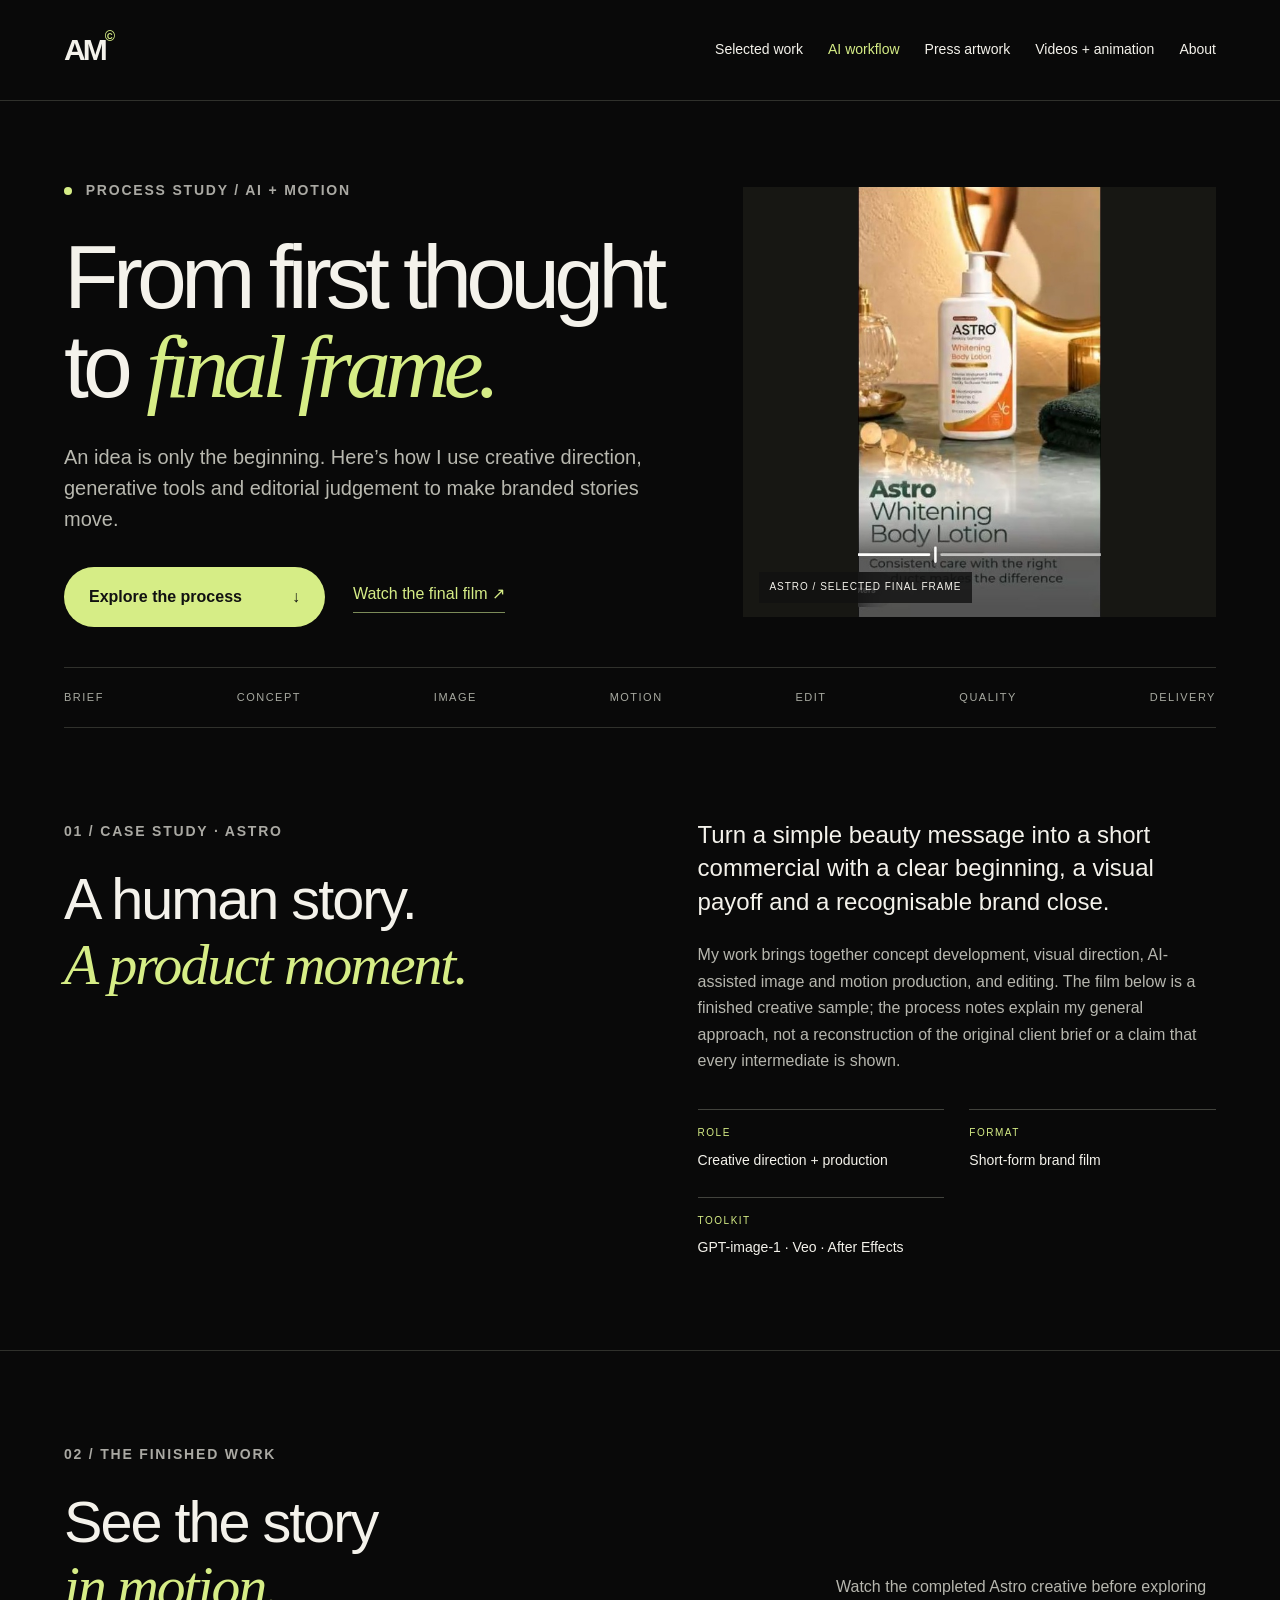
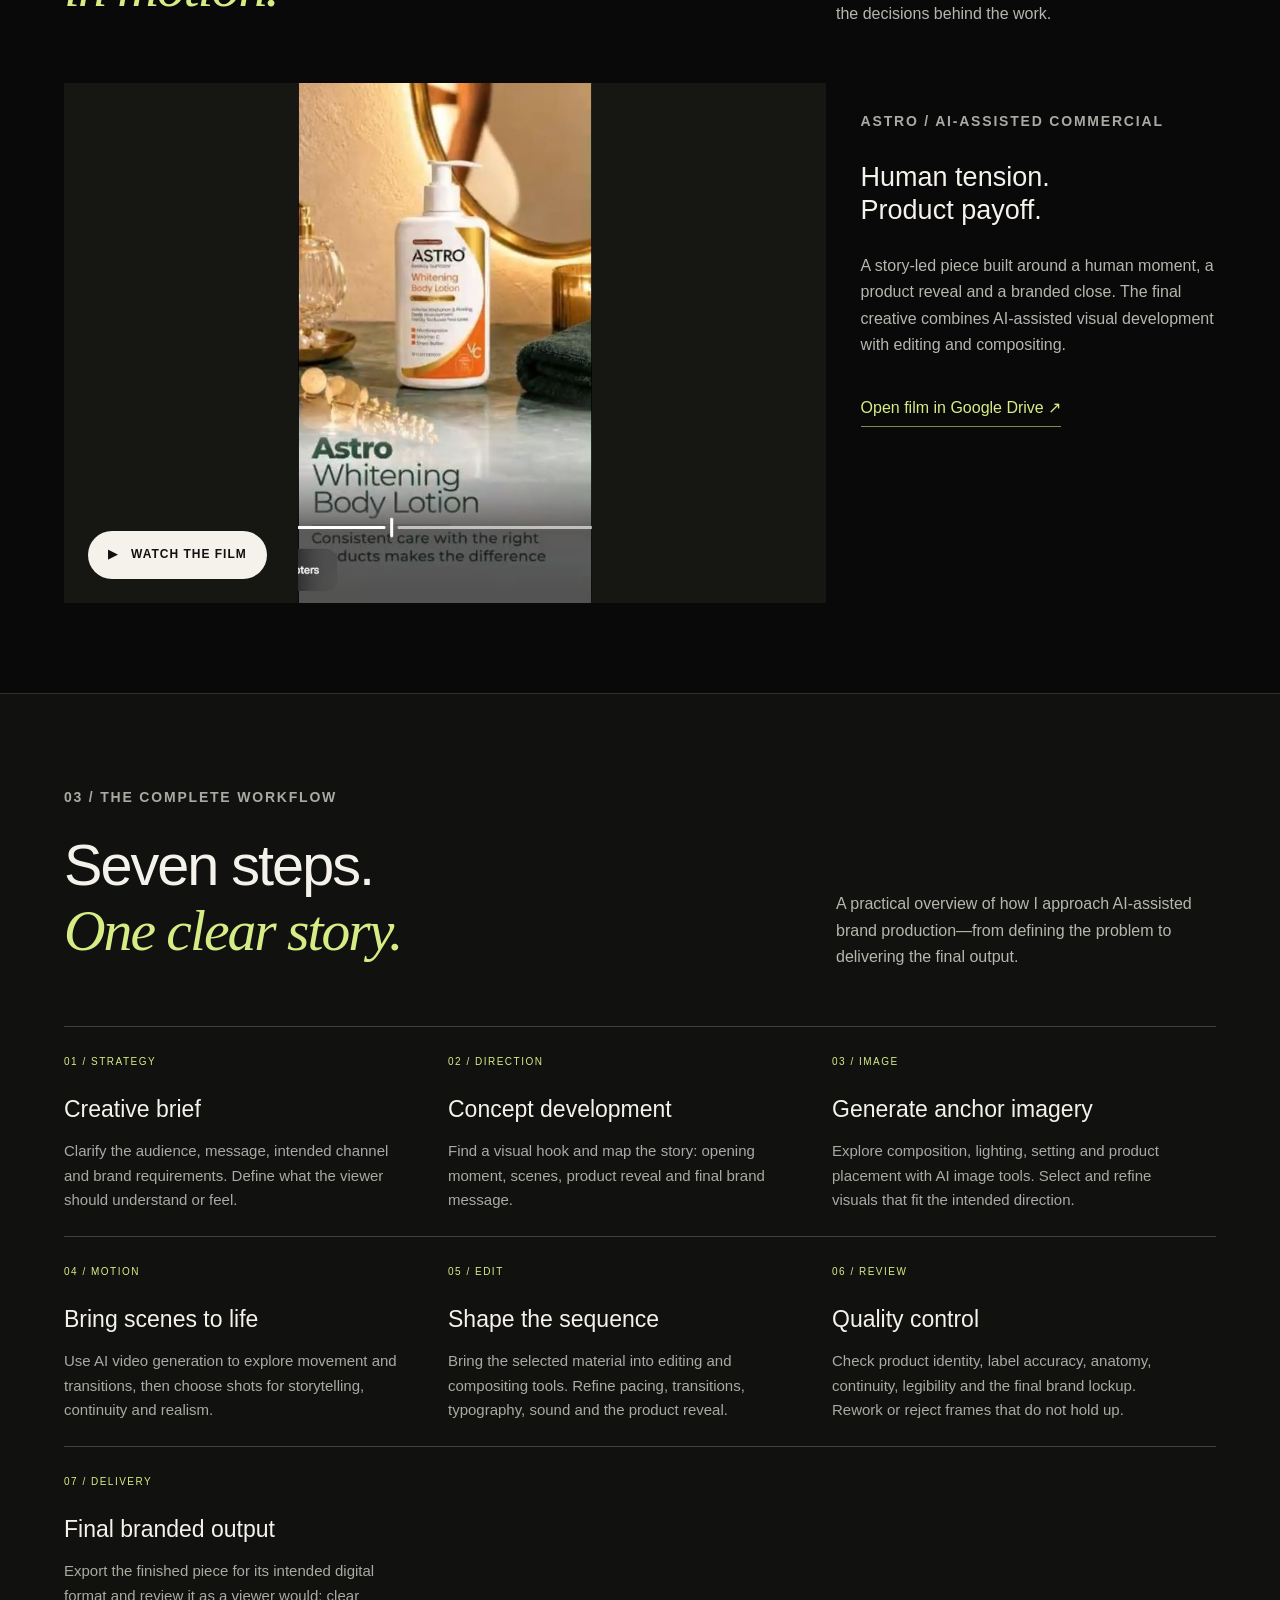
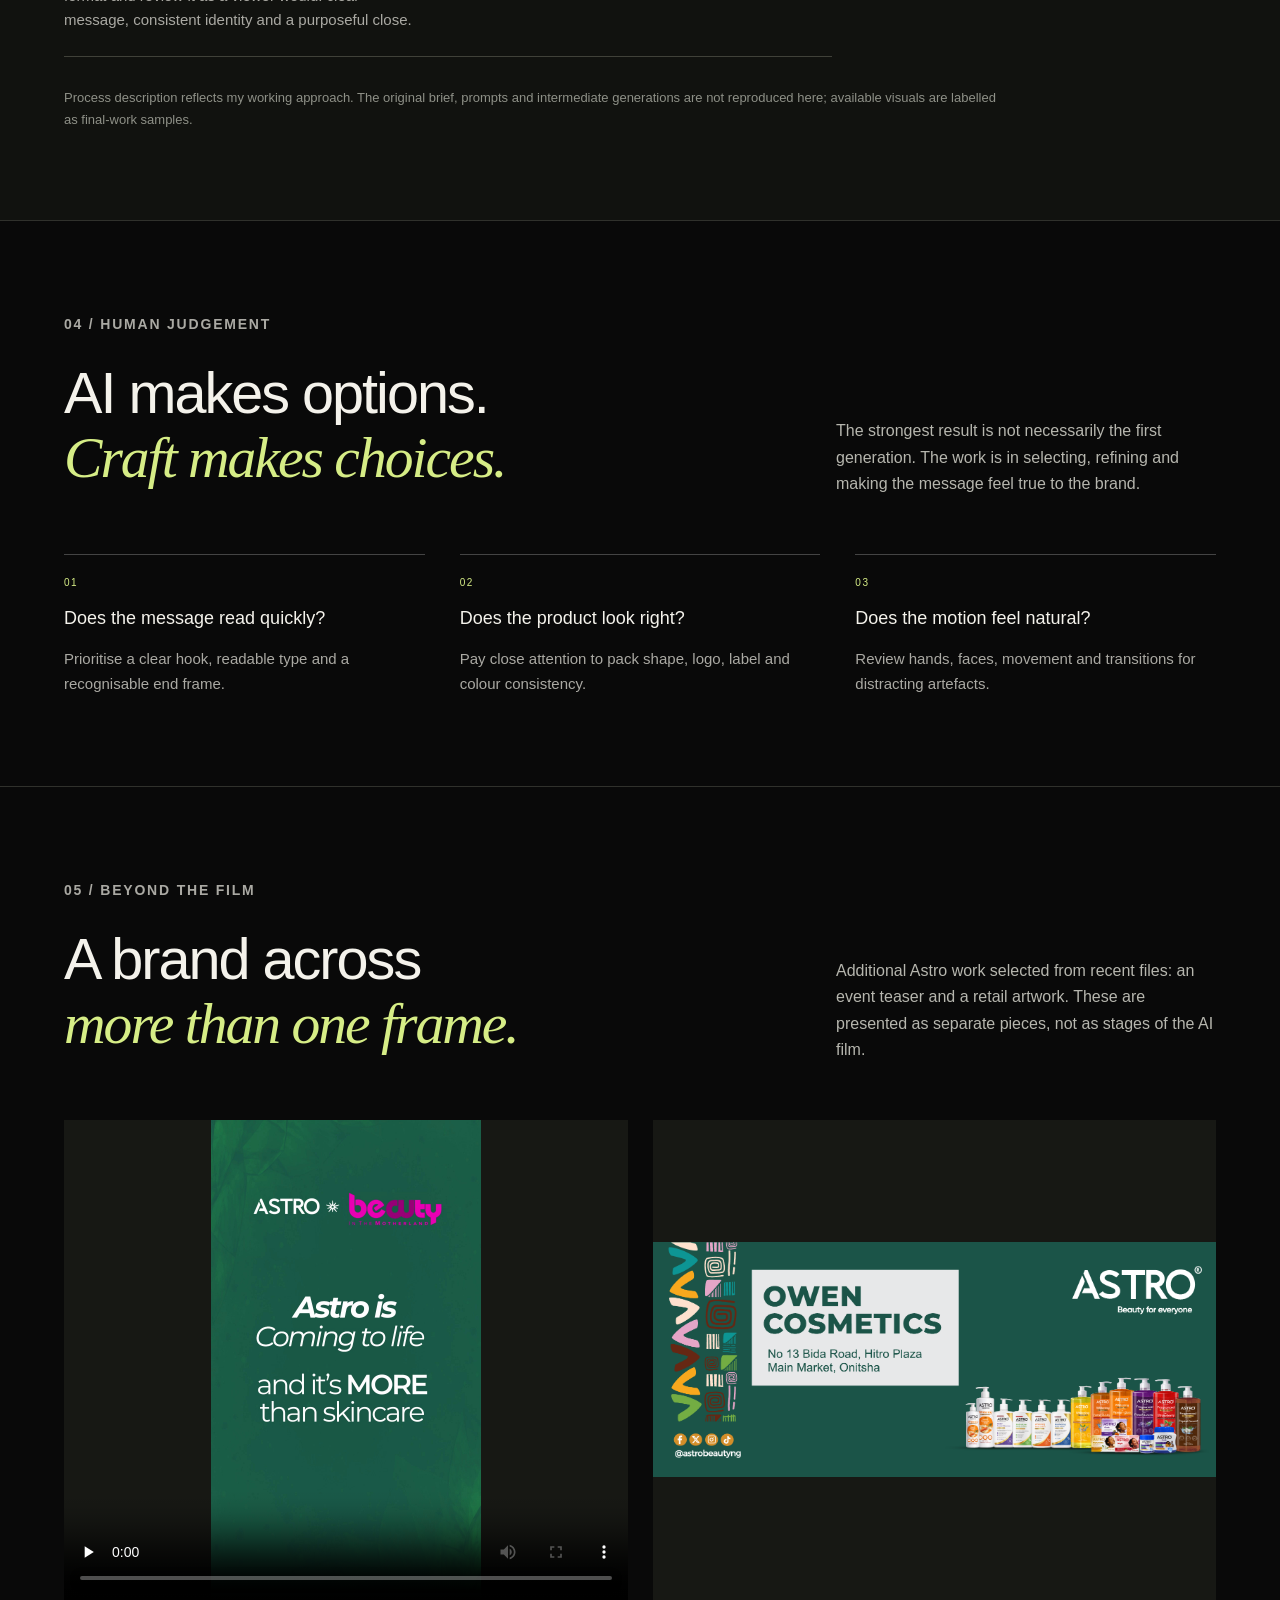
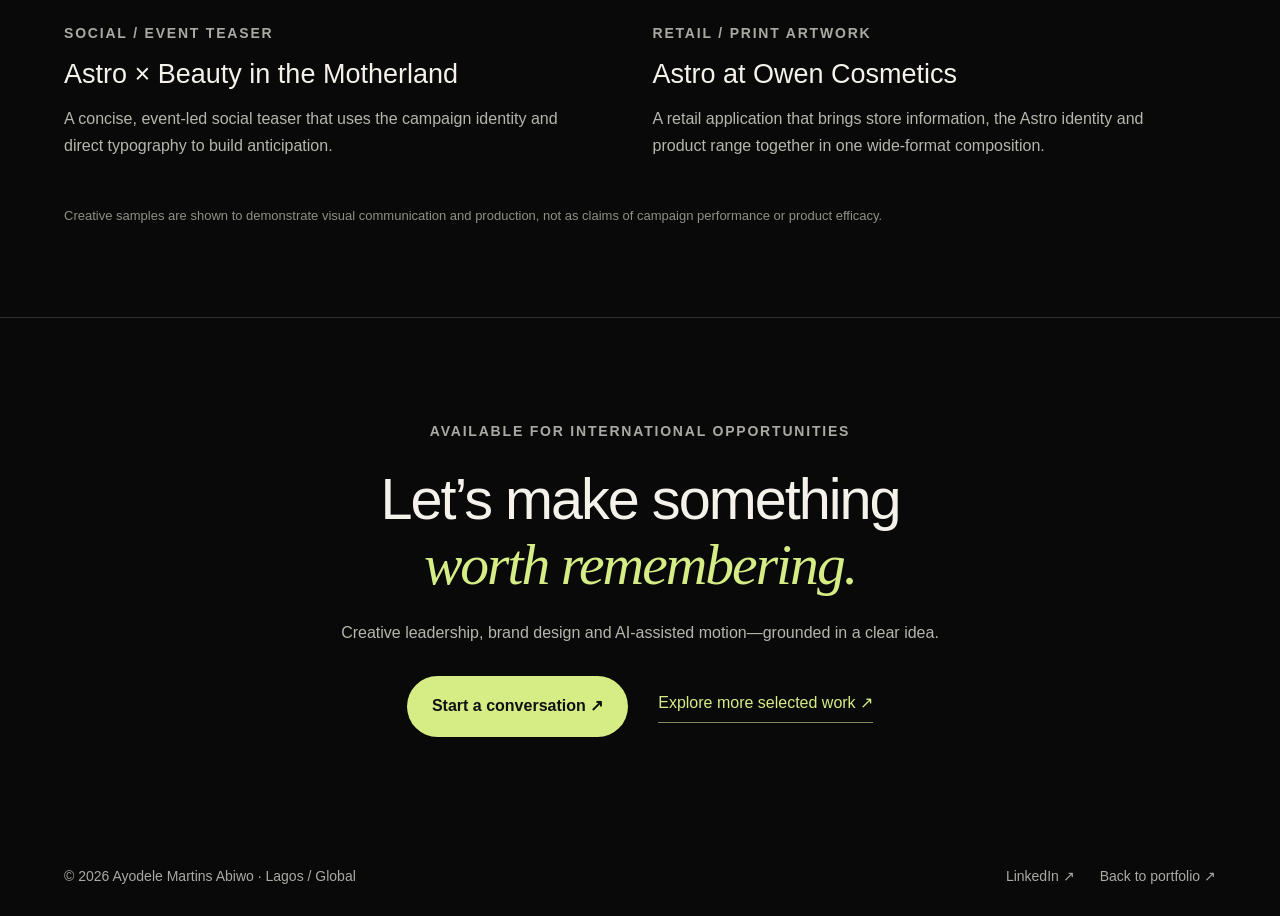
==== ai-workflow.html @ 4f233e5f "Publish AI production workflow case study" ====
<!doctype html>
<html lang="en">
<head>
  <meta charset="utf-8">
  <meta name="viewport" content="width=device-width,initial-scale=1">
  <meta name="description" content="Explore Ayodele Martins Abiwo's AI-assisted creative process, from the brief to a finished branded film.">
  <title>AI workflow — Ayodele Martins Abiwo</title>
  <link rel="stylesheet" href="style.css">
  <link rel="stylesheet" href="archive.css">
  <link rel="stylesheet" href="workflow.css">
</head>
<body>
<a class="skip" href="#case-study">Skip to case study</a>
<header class="archive-header"><a class="wordmark" href="index.html">AM<span>©</span></a><nav aria-label="Portfolio sections"><a href="index.html#work">Selected work</a><a href="ai-workflow.html" aria-current="page">AI workflow</a><a href="press.html">Press artwork</a><a href="videos.html">Videos + animation</a><a href="index.html#about">About</a></nav></header>
<main>
<section class="workflow-hero">
  <div class="workflow-hero-copy"><span class="eyebrow"><span class="dot"></span> PROCESS STUDY / AI + MOTION</span><h1>From first thought<br>to <em>final frame.</em></h1><p class="workflow-lede">An idea is only the beginning. Here’s how I use creative direction, generative tools and editorial judgement to make branded stories move.</p><div class="hero-actions"><a class="button" href="#case-study">Explore the process <span>↓</span></a><a class="workflow-link" href="#final-film">Watch the final film ↗</a></div></div>
  <div class="hero-art"><img src="assets/astro.jpg" alt="A selected frame from an Astro beauty film"><span>ASTRO / SELECTED FINAL FRAME</span></div>
  <div class="workflow-rail"><span>BRIEF</span><span>CONCEPT</span><span>IMAGE</span><span>MOTION</span><span>EDIT</span><span>QUALITY</span><span>DELIVERY</span></div>
</section>
<section id="case-study" class="workflow-section intro-grid"><div><span class="eyebrow">01 / CASE STUDY · ASTRO</span><h2>A human story.<br><em>A product moment.</em></h2></div><div><p class="intro-large">Turn a simple beauty message into a short commercial with a clear beginning, a visual payoff and a recognisable brand close.</p><p>My work brings together concept development, visual direction, AI-assisted image and motion production, and editing. The film below is a finished creative sample; the process notes explain my general approach, not a reconstruction of the original client brief or a claim that every intermediate is shown.</p><div class="case-facts"><div><span>ROLE</span><strong>Creative direction + production</strong></div><div><span>FORMAT</span><strong>Short-form brand film</strong></div><div><span>TOOLKIT</span><strong>GPT-image-1 · Veo · After Effects</strong></div></div></div></section>
<section id="final-film" class="workflow-section film-section"><div class="section-heading"><div><span class="eyebrow">02 / THE FINISHED WORK</span><h2>See the story<br><em>in motion.</em></h2></div><p>Watch the completed Astro creative before exploring the decisions behind the work.</p></div><div class="film-layout"><button class="film-stage" data-drive-film="1NRFe5tT_Bl6bgZltBw0MpAMo8ZP6lJgT" type="button" aria-label="Play the Astro AI-assisted product advert"><img src="assets/astro.jpg" alt="Selected frame from the Astro product advert"><span class="film-badge">▶ &nbsp; WATCH THE FILM</span></button><div class="film-aside"><span class="eyebrow">ASTRO / AI-ASSISTED COMMERCIAL</span><h3>Human tension.<br>Product payoff.</h3><p>A story-led piece built around a human moment, a product reveal and a branded close. The final creative combines AI-assisted visual development with editing and compositing.</p><a class="workflow-link" href="https://drive.google.com/file/d/1NRFe5tT_Bl6bgZltBw0MpAMo8ZP6lJgT/view" target="_blank" rel="noopener">Open film in Google Drive ↗</a></div></div></section>
<section class="workflow-section process-section"><div class="section-heading"><div><span class="eyebrow">03 / THE COMPLETE WORKFLOW</span><h2>Seven steps.<br><em>One clear story.</em></h2></div><p>A practical overview of how I approach AI-assisted brand production—from defining the problem to delivering the final output.</p></div><div class="process-grid">
<article><span>01 / STRATEGY</span><h3>Creative brief</h3><p>Clarify the audience, message, intended channel and brand requirements. Define what the viewer should understand or feel.</p></article>
<article><span>02 / DIRECTION</span><h3>Concept development</h3><p>Find a visual hook and map the story: opening moment, scenes, product reveal and final brand message.</p></article>
<article><span>03 / IMAGE</span><h3>Generate anchor imagery</h3><p>Explore composition, lighting, setting and product placement with AI image tools. Select and refine visuals that fit the intended direction.</p></article>
<article><span>04 / MOTION</span><h3>Bring scenes to life</h3><p>Use AI video generation to explore movement and transitions, then choose shots for storytelling, continuity and realism.</p></article>
<article><span>05 / EDIT</span><h3>Shape the sequence</h3><p>Bring the selected material into editing and compositing tools. Refine pacing, transitions, typography, sound and the product reveal.</p></article>
<article><span>06 / REVIEW</span><h3>Quality control</h3><p>Check product identity, label accuracy, anatomy, continuity, legibility and the final brand lockup. Rework or reject frames that do not hold up.</p></article>
<article class="delivery-card"><span>07 / DELIVERY</span><h3>Final branded output</h3><p>Export the finished piece for its intended digital format and review it as a viewer would: clear message, consistent identity and a purposeful close.</p></article>
</div><p class="evidence-note">Process description reflects my working approach. The original brief, prompts and intermediate generations are not reproduced here; available visuals are labelled as final-work samples.</p></section>
<section class="workflow-section visual-check"><div class="section-heading"><div><span class="eyebrow">04 / HUMAN JUDGEMENT</span><h2>AI makes options.<br><em>Craft makes choices.</em></h2></div><p>The strongest result is not necessarily the first generation. The work is in selecting, refining and making the message feel true to the brand.</p></div><div class="checklist"><div><span>01</span><strong>Does the message read quickly?</strong><p>Prioritise a clear hook, readable type and a recognisable end frame.</p></div><div><span>02</span><strong>Does the product look right?</strong><p>Pay close attention to pack shape, logo, label and colour consistency.</p></div><div><span>03</span><strong>Does the motion feel natural?</strong><p>Review hands, faces, movement and transitions for distracting artefacts.</p></div></div></section>
<section class="workflow-section extra-work"><div class="section-heading"><div><span class="eyebrow">05 / BEYOND THE FILM</span><h2>A brand across<br><em>more than one frame.</em></h2></div><p>Additional Astro work selected from recent files: an event teaser and a retail artwork. These are presented as separate pieces, not as stages of the AI film.</p></div><div class="extra-grid"><article><div class="extra-video"><video controls playsinline preload="none" poster="assets/workflow/astro-teaser-poster.jpg"><source src="assets/workflow/astro-event-teaser.mp4" type="video/mp4">Your browser does not support embedded video.</video></div><span class="eyebrow">SOCIAL / EVENT TEASER</span><h3>Astro × Beauty in the Motherland</h3><p>A concise, event-led social teaser that uses the campaign identity and direct typography to build anticipation.</p></article><article><div class="retail-art"><img loading="lazy" src="assets/workflow/astro-retail.png" alt="Complete Astro retail artwork for Owen Cosmetics, showing storefront details and product range"></div><span class="eyebrow">RETAIL / PRINT ARTWORK</span><h3>Astro at Owen Cosmetics</h3><p>A retail application that brings store information, the Astro identity and product range together in one wide-format composition.</p></article></div><p class="evidence-note">Creative samples are shown to demonstrate visual communication and production, not as claims of campaign performance or product efficacy.</p></section>
<section class="workflow-cta"><span class="eyebrow">AVAILABLE FOR INTERNATIONAL OPPORTUNITIES</span><h2>Let’s make something<br><em>worth remembering.</em></h2><p>Creative leadership, brand design and AI-assisted motion—grounded in a clear idea.</p><div><a class="button" href="mailto:ayodelemartinsabiwo@gmail.com?subject=Creative%20opportunity">Start a conversation ↗</a><a class="workflow-link" href="index.html#work">Explore more selected work ↗</a></div></section>
</main><footer><span>© 2026 Ayodele Martins Abiwo · Lagos / Global</span><div><a href="https://www.linkedin.com/in/ayodele-martins-abiwo-a96a787a" target="_blank" rel="noopener">LinkedIn ↗</a><a href="index.html">Back to portfolio ↗</a></div></footer>
<dialog id="workflow-dialog" aria-labelledby="workflow-dialog-title"><div class="modal-head"><h2 id="workflow-dialog-title">Astro — AI-assisted commercial</h2><button type="button" aria-label="Close film">✕</button></div><div id="workflow-player"></div><a class="workflow-link" href="https://drive.google.com/file/d/1NRFe5tT_Bl6bgZltBw0MpAMo8ZP6lJgT/view" target="_blank" rel="noopener">Open in Google Drive ↗</a></dialog><script src="workflow.js"></script>
</body></html>
---- style.css ----
:root{color-scheme:dark;--bg:#090909;--text:#f4f2eb;--muted:#aaa9a3;--line:#30312c;--accent:#d6ed86}*{box-sizing:border-box}html{scroll-behavior:smooth;scroll-padding-top:95px}body{margin:0;background:var(--bg);color:var(--text);font:16px/1.65 Arial,Helvetica,sans-serif}a{color:inherit;text-decoration:none}button{font:inherit;cursor:pointer}button,a,summary{ -webkit-tap-highlight-color:transparent}button:focus-visible,a:focus-visible,summary:focus-visible{outline:2px solid var(--accent);outline-offset:6px}header,main,footer{max-width:1440px;margin:auto}header{display:flex;justify-content:space-between;align-items:center;padding:25px 5%;border-bottom:1px solid var(--line)}.wordmark{font-size:30px;font-weight:900;letter-spacing:-3px}.wordmark span{color:var(--accent);font-size:14px;vertical-align:top;letter-spacing:0}nav{display:flex;gap:32px;align-items:center;font-size:14px}nav a:hover,.text-link:hover,footer a:hover{color:var(--accent)}.contact-link{border:1px solid #555;padding:10px 17px;border-radius:30px}.hero{padding:74px 5% 0}.eyebrow{font-size:14px;letter-spacing:1.8px;font-weight:600;color:var(--muted)}.dot{display:inline-block;width:8px;height:8px;background:var(--accent);border-radius:50%;margin-right:8px}h1{font-size:clamp(54px,7.8vw,110px);line-height:1.03;letter-spacing:-6px;font-weight:500;margin:35px 0}em{font-family:Georgia,serif;font-weight:400;color:var(--accent)}.hero-bottom{display:flex;justify-content:space-between;align-items:center;gap:30px;margin:35px 0 60px}.hero-bottom p{max-width:550px;font-size:20px;color:var(--muted)}.button{display:inline-flex;gap:50px;align-items:center;background:var(--accent);color:#111;padding:17px 25px;border-radius:40px;font-weight:600;white-space:nowrap;transition:transform .2s}.button:hover{transform:translateY(-3px)}.hero-strip{display:flex;justify-content:space-between;padding:21px 0;border-block:1px solid var(--line);font-size:14px;letter-spacing:1px}.section{padding:85px 5%;border-bottom:1px solid var(--line)}.section-top{display:flex;justify-content:space-between;align-items:end;gap:40px}.section-top p{color:var(--muted);max-width:360px}h2{font-size:clamp(34px,4.5vw,61px);font-weight:500;line-height:1.12;letter-spacing:-2px;margin:23px 0}.filters{display:flex;gap:10px;margin:38px 0 30px;flex-wrap:wrap}.filters button{color:var(--muted);background:transparent;border:1px solid var(--line);padding:10px 19px;border-radius:30px;font-size:14px}.filters button.active{background:var(--text);color:#111;border-color:var(--text)}sup{margin-left:8px;font-size:11px}.projects{display:grid;grid-template-columns:repeat(2,minmax(0,1fr));gap:42px 25px}.project[hidden]{display:none}.visual{width:100%;height:390px;position:relative;overflow:hidden;background:#1a1a19;display:block;padding:0;border:0;color:white;text-align:left}.visual img{width:100%;height:100%;object-fit:cover;transition:transform .5s}.visual:hover img{transform:scale(1.025)}.project.feature .visual{height:440px}.feature{grid-column:1/-1}.feature .visual img{object-fit:contain;background:#191813}.project-number{position:absolute;top:18px;left:18px;font-size:12px;letter-spacing:1px;background:#111c;padding:7px 11px;border-radius:3px}.play{position:absolute;bottom:22px;left:22px;background:var(--text);color:#111;border-radius:40px;padding:12px 20px;display:flex;gap:12px;align-items:center}.project-caption{display:flex;justify-content:space-between;align-items:start;gap:15px;margin-top:17px}.project-caption h3{font-weight:500;font-size:24px;line-height:1.35;margin:0}.project-caption h3 span{display:block;color:var(--muted);font-size:16px;margin-top:4px}.project-caption>span{font-size:11px;letter-spacing:1px;color:var(--accent);padding-top:7px}.project p{color:var(--muted);max-width:720px}.brand-image img{object-fit:contain}.brand-image{background:#151515}details{margin-top:20px;border-top:1px solid var(--line);padding-top:14px}summary{cursor:pointer;list-style:none;display:flex;justify-content:space-between;color:var(--text)}summary::-webkit-details-marker{display:none}details[open] summary span{transform:rotate(45deg)}.detail-images{display:grid;grid-template-columns:1fr 1fr;gap:10px}.detail-images img,.detail-wide{width:100%;height:auto}.detail-wide{max-height:390px;object-fit:contain}.work-note{font-size:14px;color:var(--muted);margin:40px 0 0}.approach,.about{display:grid;grid-template-columns:1fr 1fr;gap:9%}.approach>div>p,.about p{color:var(--muted);max-width:530px}.approach ol{list-style:none;margin:0;padding:0}.approach li{display:flex;gap:25px;border-bottom:1px solid var(--line);padding:0 0 22px;margin-bottom:25px}.approach li>span{color:var(--accent);font-size:14px}.approach h3{margin:0;font-weight:500;font-size:22px}.approach li p{margin:8px 0 0;color:var(--muted)}.about .intro{color:var(--text);font-size:19px}.text-link{display:inline-block;border-bottom:1px solid #555;padding-bottom:5px;margin-top:20px}.about-right{padding-top:30px}.stats{display:flex;gap:50px;margin-bottom:38px}.stats>div{max-width:180px}.stats strong{display:block;font-size:65px;font-weight:400;letter-spacing:-3px;color:var(--accent);line-height:1.2}.stats span{color:var(--muted);font-size:14px}.about-right h3{font-weight:500;margin-bottom:5px;font-size:17px}.about-right p{margin-top:0}.contact{text-align:center;padding-block:95px}.contact h2{font-size:clamp(42px,6vw,82px);margin-bottom:35px}.email{display:block;color:var(--muted);margin-top:22px;overflow-wrap:anywhere}footer{display:flex;justify-content:space-between;gap:25px;padding:28px 5%;font-size:14px;color:var(--muted)}footer div{display:flex;gap:25px}dialog{width:min(960px,95vw);background:#111;color:var(--text);border:1px solid #444;padding:20px;max-height:95vh}dialog::backdrop{background:#000d;backdrop-filter:blur(8px)}.modal-head{display:flex;align-items:center;justify-content:space-between;gap:15px}.modal-head h2{font-size:22px;letter-spacing:0;margin:0 0 15px}.modal-head button{background:none;border:1px solid #555;color:white;padding:5px 12px;font-size:22px}#player iframe{width:100%;height:min(65vh,570px);border:0}#film-external{display:inline-block;margin-top:12px;font-size:14px;color:var(--accent)}body.modal-open{overflow:hidden}.skip{position:fixed;top:-100px;left:20px;background:var(--accent);color:#000;padding:10px;z-index:10}.skip:focus{top:10px}@media(max-width:700px){header{padding:18px 6%}nav{gap:18px}nav a:nth-child(2),nav a:nth-child(3){display:none}.hero{padding:48px 6% 0}h1{letter-spacing:-3px}.hero-bottom{display:block;margin-bottom:38px}.hero-bottom p{font-size:18px}.hero-strip{flex-wrap:wrap;gap:12px;font-size:11px}.hero-strip span{width:45%}.section{padding:55px 6%}.section-top{display:block}h2{letter-spacing:-1px}.projects{grid-template-columns:1fr;gap:35px}.feature{grid-column:auto}.visual,.project.feature .visual{height:350px}.project-caption{gap:8px}.project-caption h3{font-size:23px}.project-caption>span{font-size:10px}.approach,.about{grid-template-columns:1fr;gap:35px}.about-right{padding:0}.stats{gap:35px}.contact{padding-block:65px}footer{flex-direction:column;padding:25px 6%}footer div{flex-wrap:wrap;gap:20px}.filters{gap:7px}.filters button{padding:9px 13px}dialog{padding:12px}.modal-head h2{font-size:18px}}@media(prefers-reduced-motion:reduce){html{scroll-behavior:auto}*,*::before,*::after{transition:none!important}}
---- archive.css ----
:root{--archive-accent:#d6ed86}
.archive-header{position:relative;gap:25px}.archive-header nav{flex-wrap:wrap;gap:12px 25px}.archive-header nav a[aria-current=page]{color:var(--accent)}
.archive-hero{padding:72px 5% 48px;border-bottom:1px solid var(--line);position:relative}
.archive-hero h1{font-size:clamp(52px,7.5vw,100px);max-width:1000px;letter-spacing:-4px;margin:25px 0}
.archive-hero .lede{color:var(--muted);font-size:19px;max-width:680px}.archive-meta{display:flex;flex-wrap:wrap;gap:25px;margin-top:35px;font-size:12px;letter-spacing:1.3px;color:var(--accent)}
.archive-content{padding:45px 5% 80px}.archive-toolbar{display:flex;flex-wrap:wrap;justify-content:space-between;align-items:center;gap:20px;margin-bottom:30px}.archive-toolbar .filters{margin:0}.search-wrap{display:flex;align-items:center;gap:12px;color:var(--muted);font-size:13px}.search-wrap input{font:inherit;color:var(--text);background:#171817;border:1px solid #464841;padding:12px 15px;border-radius:30px;width:230px}.search-wrap input:focus{outline:2px solid var(--accent)}
.video-grid{display:grid;grid-template-columns:repeat(3,minmax(0,1fr));gap:45px 24px}.film-card[hidden]{display:none}.film-poster{width:100%;border:1px solid #2b2c28;background:#171817;display:block;color:var(--text);padding:14px;text-align:left;transition:border-color .2s}.film-poster:hover{border-color:var(--accent)}.film-poster img{display:block;width:100%;height:240px;object-fit:contain;transition:none}.film-play{display:flex;justify-content:space-between;align-items:center;margin-top:13px;font-size:12px;letter-spacing:.7px}.film-play strong{font-weight:500;color:var(--accent)}.film-format{display:block;margin:18px 0 7px;color:var(--accent);font-size:11px;letter-spacing:1.2px;text-transform:uppercase}.film-card h2{font-size:23px;letter-spacing:-.6px;line-height:1.25;margin:0 0 12px}.film-card p{font-size:14px;color:var(--muted);line-height:1.7;margin:0 0 14px}.film-card .craft{font-size:11px;border-top:1px solid var(--line);padding-top:12px;letter-spacing:.2px}.archive-count{color:var(--muted);font-size:13px;margin:0 0 28px}.archive-note{font-size:12px;color:var(--muted);max-width:780px;margin-top:50px}.archive-empty{padding:50px 0;color:var(--muted)}
.press-story{display:grid;grid-template-columns:minmax(0,1.15fr) minmax(0,.85fr);gap:7%;align-items:center;padding:60px 0;border-bottom:1px solid var(--line)}.press-story:nth-child(even) .press-art{order:2}.press-art{margin:0;background:#181918;padding:18px;border:1px solid var(--line)}.press-art img{width:100%;height:auto;display:block}.press-art figcaption{padding-top:13px;font-size:12px;color:var(--muted)}.press-copy h2{font-size:clamp(32px,3.5vw,48px);margin:20px 0;letter-spacing:-1.5px}.press-copy .concept{font-size:20px;color:var(--text);line-height:1.5}.press-copy p{color:var(--muted);font-size:15px}.press-copy dl{margin-top:26px;border-top:1px solid var(--line);padding-top:18px}.press-copy dt{font-size:11px;letter-spacing:1px;color:var(--accent);text-transform:uppercase;margin-bottom:7px}.press-copy dd{margin:0 0 20px;font-size:14px;color:var(--muted)}
.archive-crosslinks{display:flex;flex-wrap:wrap;gap:12px;margin-top:32px}.archive-crosslinks a{padding:10px 19px;border:1px solid #555;border-radius:30px;font-size:14px}.archive-crosslinks a:hover{border-color:var(--accent);color:var(--accent)}
.archive-dialog{width:min(1040px,95vw)}.archive-dialog video{display:block;width:100%;max-height:65vh;background:#000}.archive-dialog p{color:var(--muted);font-size:14px}.archive-dialog .modal-head h2{max-width:85%}.archive-dialog .source-link{font-size:13px;color:var(--accent)}
@media(max-width:1000px){.video-grid{grid-template-columns:repeat(2,minmax(0,1fr))}.archive-header nav{gap:10px 15px}.press-story{gap:5%}}
@media(max-width:700px){.archive-header{align-items:flex-start}.archive-header nav{justify-content:flex-end;gap:8px 14px;font-size:12px}.archive-header nav a:nth-child(n){display:inline-block}.archive-header nav .contact-link{display:none}.archive-hero{padding:48px 6% 35px}.archive-hero h1{letter-spacing:-2.5px}.archive-hero .lede{font-size:17px}.archive-meta{gap:12px 22px}.archive-content{padding:30px 6% 55px}.video-grid{grid-template-columns:1fr;gap:35px}.film-poster img{height:280px}.press-story{grid-template-columns:1fr;gap:30px;padding:40px 0}.press-story:nth-child(even) .press-art{order:0}.press-copy h2{font-size:36px}.press-art{padding:12px}.archive-toolbar{display:block}.archive-toolbar .filters{margin-bottom:20px}.search-wrap input{flex:1;min-width:0}.archive-dialog video{max-height:55vh}}
---- workflow.css ----
.workflow-hero{padding:76px 5% 0;display:grid;grid-template-columns:1.15fr .85fr;gap:40px;align-items:center}.workflow-hero h1{font-size:clamp(54px,7vw,104px);line-height:1;letter-spacing:-.065em;margin:30px 0}.workflow-lede{max-width:580px;color:#b8b8af;font-size:20px;line-height:1.55}.hero-actions{display:flex;align-items:center;gap:28px;flex-wrap:wrap;margin-top:32px}.workflow-link{color:var(--accent);border-bottom:1px solid #7c8b59;padding-bottom:5px}.workflow-link:hover{color:#fff}.hero-art{position:relative;background:#171713;min-height:400px;display:flex;align-items:center}.hero-art img{width:100%;height:430px;object-fit:contain}.hero-art span{position:absolute;left:16px;bottom:14px;background:#111c;padding:7px 10px;font-size:10px;letter-spacing:1px}.workflow-rail{grid-column:1/-1;display:flex;justify-content:space-between;gap:16px;flex-wrap:wrap;border-block:1px solid var(--line);padding:20px 0;color:#a8aaa1;font-size:11px;letter-spacing:1.5px}.workflow-section{padding:90px 5%;border-bottom:1px solid var(--line)}.intro-grid{display:grid;grid-template-columns:1fr 1fr;gap:10%}.intro-grid p,.section-heading p,.film-aside p,.extra-grid p{color:#b6b6ae}.intro-grid .intro-large{font-size:24px;line-height:1.4;color:#f4f2eb;margin-top:0}.case-facts{display:grid;grid-template-columns:1fr 1fr;gap:25px;margin-top:35px}.case-facts div{border-top:1px solid #42433d;padding-top:15px}.case-facts span,.process-grid article>span,.checklist span{display:block;font-size:10px;letter-spacing:1.5px;color:var(--accent)}.case-facts strong{display:block;font-size:14px;font-weight:500;margin-top:7px}.section-heading{display:flex;align-items:end;justify-content:space-between;gap:35px;margin-bottom:40px}.section-heading p{max-width:380px}.film-layout{display:grid;grid-template-columns:1.5fr .7fr;gap:35px}.film-stage{border:0;padding:0;background:#161613;position:relative;width:100%;min-height:400px;color:#111}.film-stage img{width:100%;height:520px;object-fit:contain;display:block}.film-badge{position:absolute;bottom:24px;left:24px;background:#f4f2eb;border-radius:40px;padding:14px 20px;font-weight:bold;font-size:12px;letter-spacing:1px}.film-aside{padding:25px 0}.film-aside h3,.extra-grid h3{font-size:27px;line-height:1.2;font-weight:500}.film-aside .workflow-link{display:inline-block;margin-top:20px}.process-section{background:#11120f}.process-grid{display:grid;grid-template-columns:repeat(3,1fr);border-top:1px solid #404139}.process-grid article{min-height:210px;padding:27px 26px 20px 0;border-bottom:1px solid #404139}.process-grid h3{font-weight:500;font-size:23px;margin:20px 0 10px}.process-grid p,.checklist p{color:#aaa9a3;max-width:350px;margin:0;font-size:15px}.process-grid .delivery-card{grid-column:span 2}.evidence-note{font-size:13px;color:#8e9087;margin:30px 0 0;max-width:940px}.checklist{display:grid;grid-template-columns:repeat(3,1fr);gap:35px}.checklist>div{border-top:1px solid #444;padding-top:20px}.checklist strong{display:block;margin:13px 0;font-size:18px;font-weight:500}.extra-grid{display:grid;grid-template-columns:1fr 1fr;gap:25px}.extra-grid article{min-width:0}.extra-video,.retail-art{height:480px;background:#171814;display:flex;justify-content:center;align-items:center;margin-bottom:20px}.extra-video video{width:100%;height:100%;object-fit:contain}.retail-art img{width:100%;height:100%;object-fit:contain}.extra-grid h3{margin:12px 0}.extra-grid p{max-width:520px}.workflow-cta{padding:100px 5%;text-align:center}.workflow-cta p{color:#b6b6ae}.workflow-cta>div{display:flex;gap:30px;justify-content:center;align-items:center;flex-wrap:wrap;margin-top:30px}#workflow-player iframe{width:100%;height:min(65vh,570px);border:0}#workflow-dialog .workflow-link{display:inline-block;margin-top:15px}@media(max-width:800px){.workflow-hero{grid-template-columns:1fr;padding:48px 6% 0;gap:25px}.workflow-hero h1{letter-spacing:-.055em}.hero-art{min-height:280px}.hero-art img{height:320px}.workflow-rail{grid-column:auto;justify-content:flex-start}.workflow-section{padding:60px 6%}.intro-grid,.film-layout{grid-template-columns:1fr;gap:20px}.section-heading{display:block}.film-stage{min-height:280px}.film-stage img{height:380px}.film-aside{padding:0}.process-grid{grid-template-columns:1fr 1fr;gap:0 20px}.process-grid .delivery-card{grid-column:span 2}.checklist{grid-template-columns:1fr;gap:25px}.extra-grid{grid-template-columns:1fr;gap:35px}.extra-video,.retail-art{height:390px}.workflow-cta{padding:70px 6%}}
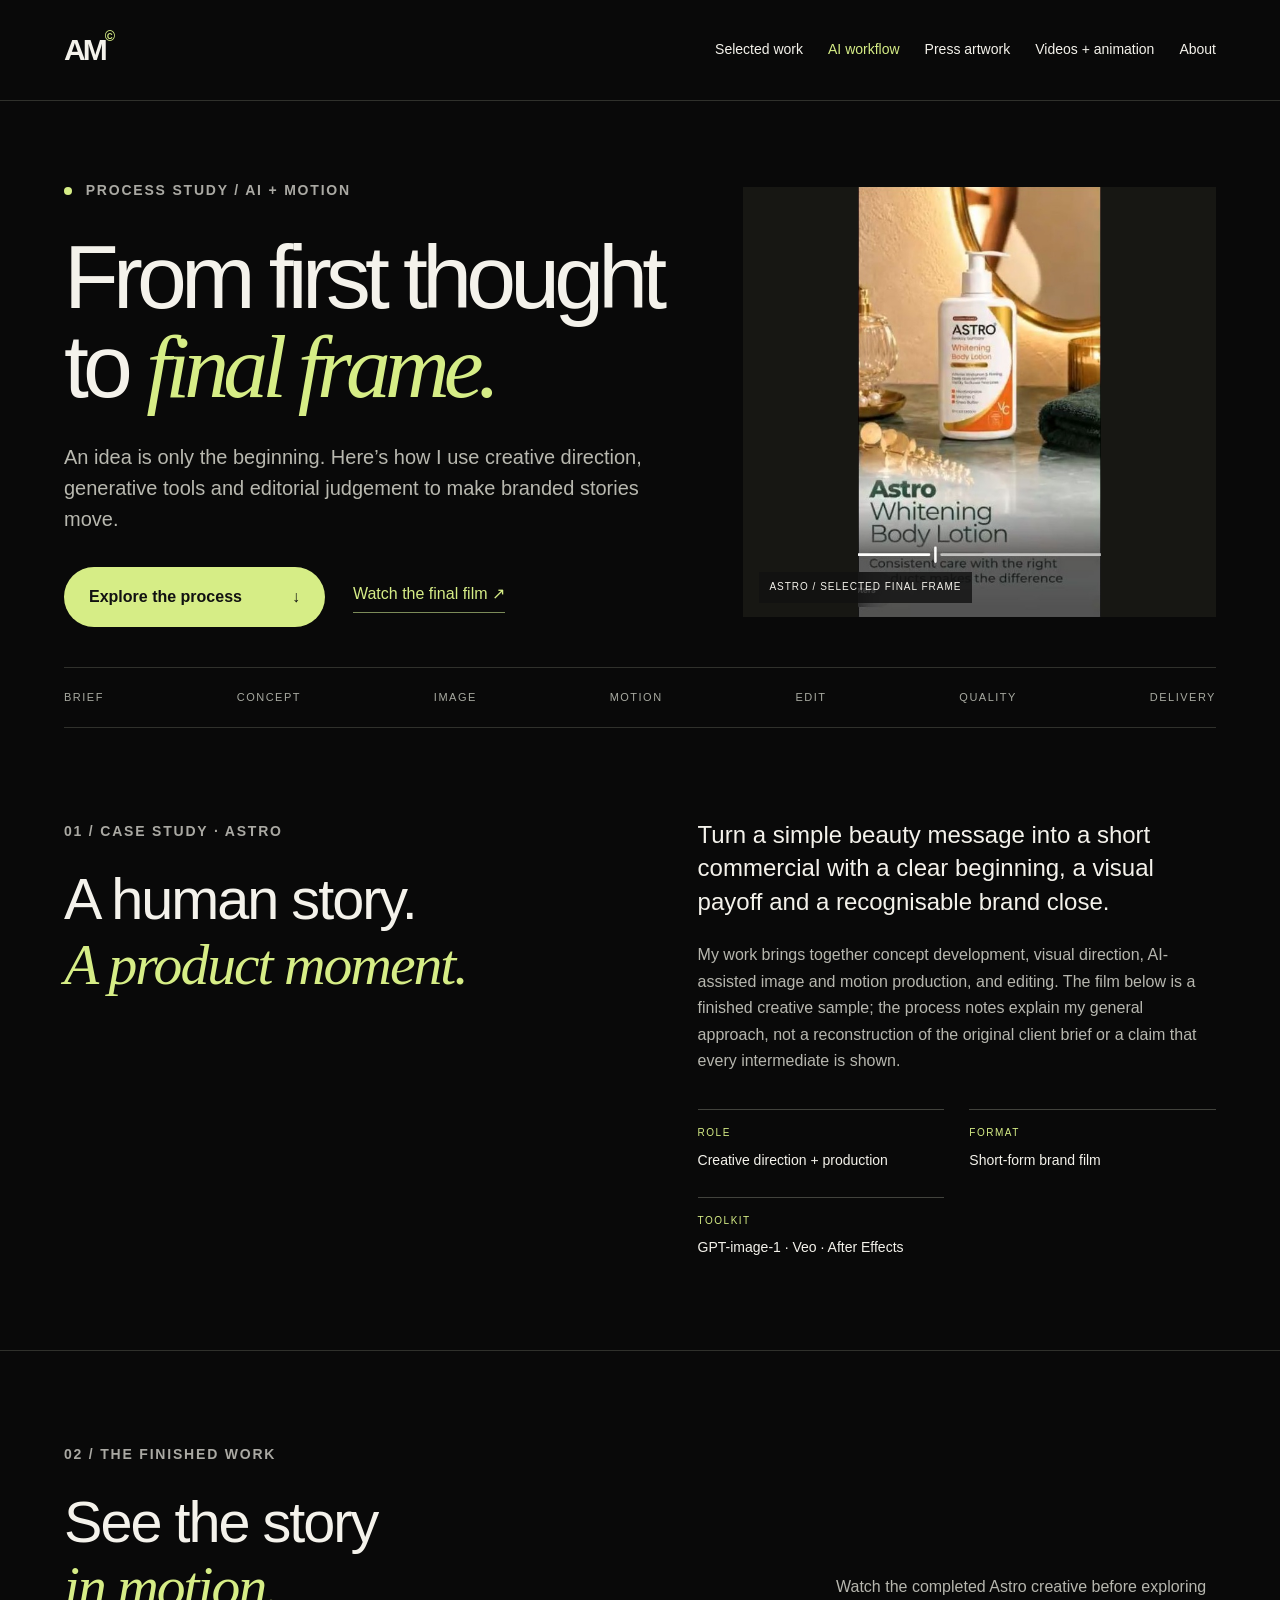
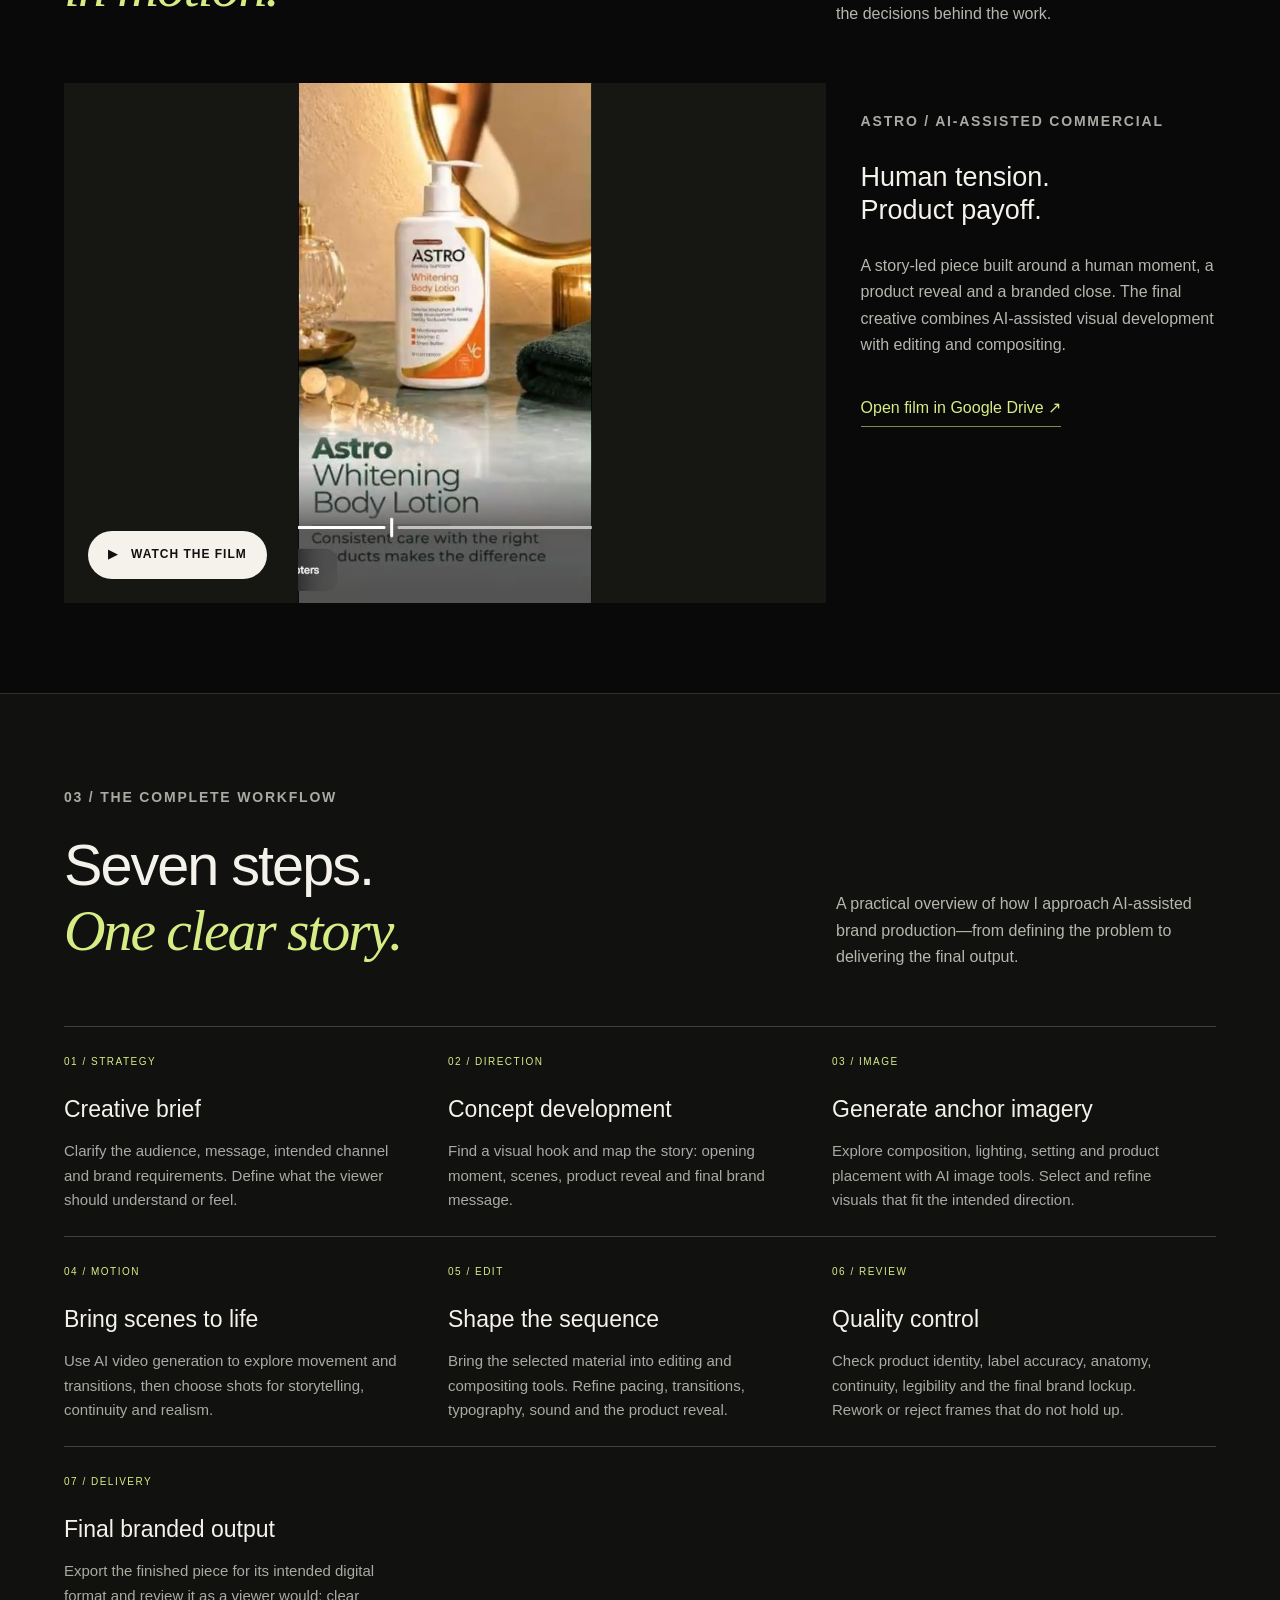
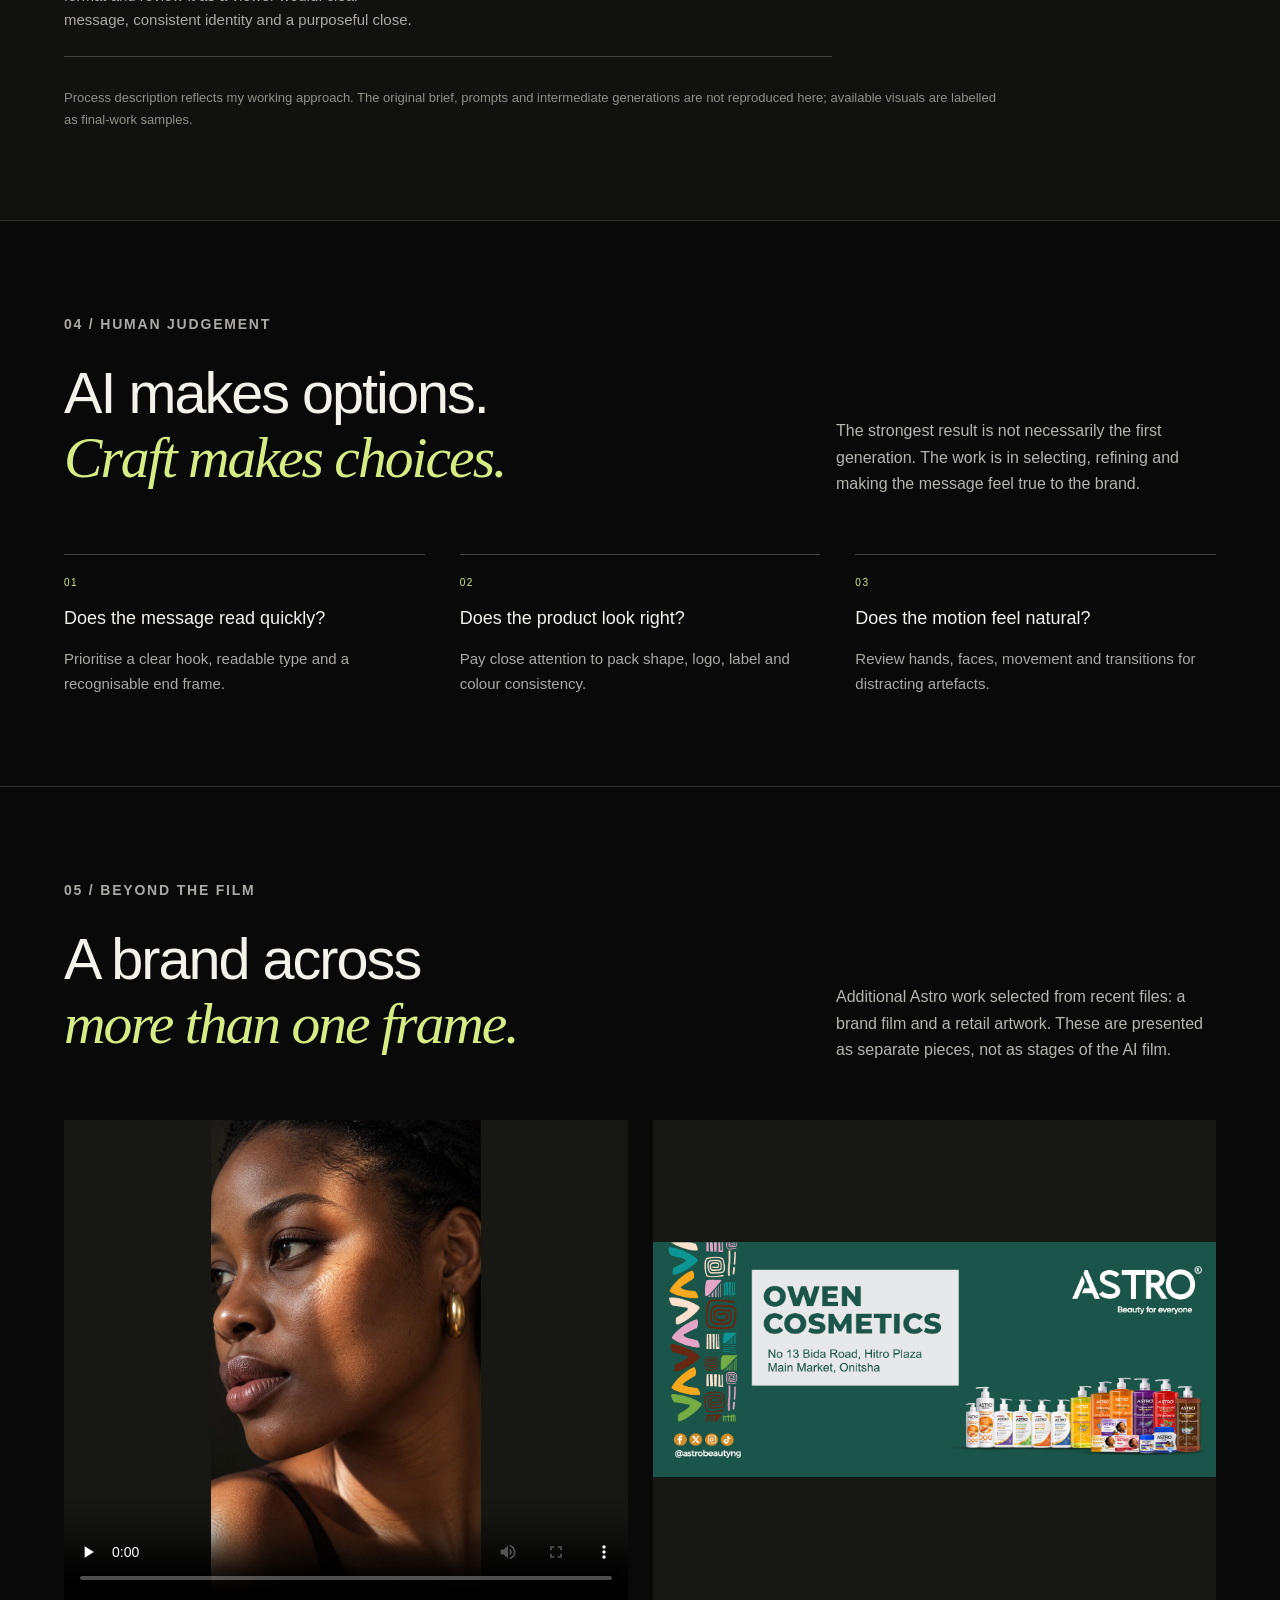
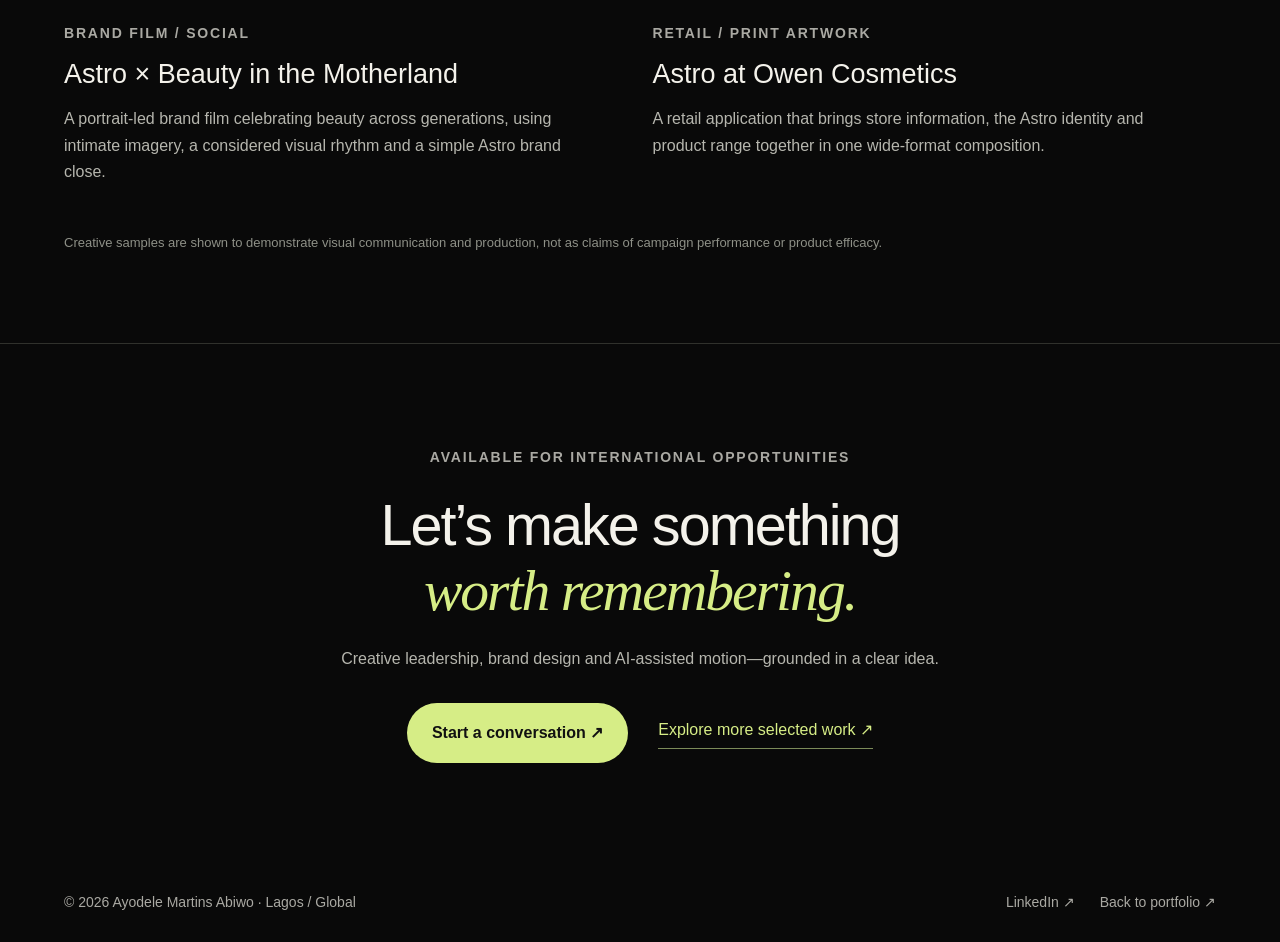
==== commit 2260b4b0: "Feature Astro Beauty in the Motherland film" ====
--- a/ai-workflow.html
+++ b/ai-workflow.html
@@ -30,7 +30,7 @@
 <article class="delivery-card"><span>07 / DELIVERY</span><h3>Final branded output</h3><p>Export the finished piece for its intended digital format and review it as a viewer would: clear message, consistent identity and a purposeful close.</p></article>
 </div><p class="evidence-note">Process description reflects my working approach. The original brief, prompts and intermediate generations are not reproduced here; available visuals are labelled as final-work samples.</p></section>
 <section class="workflow-section visual-check"><div class="section-heading"><div><span class="eyebrow">04 / HUMAN JUDGEMENT</span><h2>AI makes options.<br><em>Craft makes choices.</em></h2></div><p>The strongest result is not necessarily the first generation. The work is in selecting, refining and making the message feel true to the brand.</p></div><div class="checklist"><div><span>01</span><strong>Does the message read quickly?</strong><p>Prioritise a clear hook, readable type and a recognisable end frame.</p></div><div><span>02</span><strong>Does the product look right?</strong><p>Pay close attention to pack shape, logo, label and colour consistency.</p></div><div><span>03</span><strong>Does the motion feel natural?</strong><p>Review hands, faces, movement and transitions for distracting artefacts.</p></div></div></section>
-<section class="workflow-section extra-work"><div class="section-heading"><div><span class="eyebrow">05 / BEYOND THE FILM</span><h2>A brand across<br><em>more than one frame.</em></h2></div><p>Additional Astro work selected from recent files: an event teaser and a retail artwork. These are presented as separate pieces, not as stages of the AI film.</p></div><div class="extra-grid"><article><div class="extra-video"><video controls playsinline preload="none" poster="assets/workflow/astro-teaser-poster.jpg"><source src="assets/workflow/astro-event-teaser.mp4" type="video/mp4">Your browser does not support embedded video.</video></div><span class="eyebrow">SOCIAL / EVENT TEASER</span><h3>Astro × Beauty in the Motherland</h3><p>A concise, event-led social teaser that uses the campaign identity and direct typography to build anticipation.</p></article><article><div class="retail-art"><img loading="lazy" src="assets/workflow/astro-retail.png" alt="Complete Astro retail artwork for Owen Cosmetics, showing storefront details and product range"></div><span class="eyebrow">RETAIL / PRINT ARTWORK</span><h3>Astro at Owen Cosmetics</h3><p>A retail application that brings store information, the Astro identity and product range together in one wide-format composition.</p></article></div><p class="evidence-note">Creative samples are shown to demonstrate visual communication and production, not as claims of campaign performance or product efficacy.</p></section>
+<section class="workflow-section extra-work"><div class="section-heading"><div><span class="eyebrow">05 / BEYOND THE FILM</span><h2>A brand across<br><em>more than one frame.</em></h2></div><p>Additional Astro work selected from recent files: a brand film and a retail artwork. These are presented as separate pieces, not as stages of the AI film.</p></div><div class="extra-grid"><article><div class="extra-video"><video controls playsinline preload="none" poster="assets/workflow/astro-motherland-poster.jpg"><source src="assets/workflow/astro-beauty-motherland.mp4" type="video/mp4">Your browser does not support embedded video.</video></div><span class="eyebrow">BRAND FILM / SOCIAL</span><h3>Astro × Beauty in the Motherland</h3><p>A portrait-led brand film celebrating beauty across generations, using intimate imagery, a considered visual rhythm and a simple Astro brand close.</p></article><article><div class="retail-art"><img loading="lazy" src="assets/workflow/astro-retail.png" alt="Complete Astro retail artwork for Owen Cosmetics, showing storefront details and product range"></div><span class="eyebrow">RETAIL / PRINT ARTWORK</span><h3>Astro at Owen Cosmetics</h3><p>A retail application that brings store information, the Astro identity and product range together in one wide-format composition.</p></article></div><p class="evidence-note">Creative samples are shown to demonstrate visual communication and production, not as claims of campaign performance or product efficacy.</p></section>
 <section class="workflow-cta"><span class="eyebrow">AVAILABLE FOR INTERNATIONAL OPPORTUNITIES</span><h2>Let’s make something<br><em>worth remembering.</em></h2><p>Creative leadership, brand design and AI-assisted motion—grounded in a clear idea.</p><div><a class="button" href="mailto:ayodelemartinsabiwo@gmail.com?subject=Creative%20opportunity">Start a conversation ↗</a><a class="workflow-link" href="index.html#work">Explore more selected work ↗</a></div></section>
 </main><footer><span>© 2026 Ayodele Martins Abiwo · Lagos / Global</span><div><a href="https://www.linkedin.com/in/ayodele-martins-abiwo-a96a787a" target="_blank" rel="noopener">LinkedIn ↗</a><a href="index.html">Back to portfolio ↗</a></div></footer>
 <dialog id="workflow-dialog" aria-labelledby="workflow-dialog-title"><div class="modal-head"><h2 id="workflow-dialog-title">Astro — AI-assisted commercial</h2><button type="button" aria-label="Close film">✕</button></div><div id="workflow-player"></div><a class="workflow-link" href="https://drive.google.com/file/d/1NRFe5tT_Bl6bgZltBw0MpAMo8ZP6lJgT/view" target="_blank" rel="noopener">Open in Google Drive ↗</a></dialog><script src="workflow.js"></script>
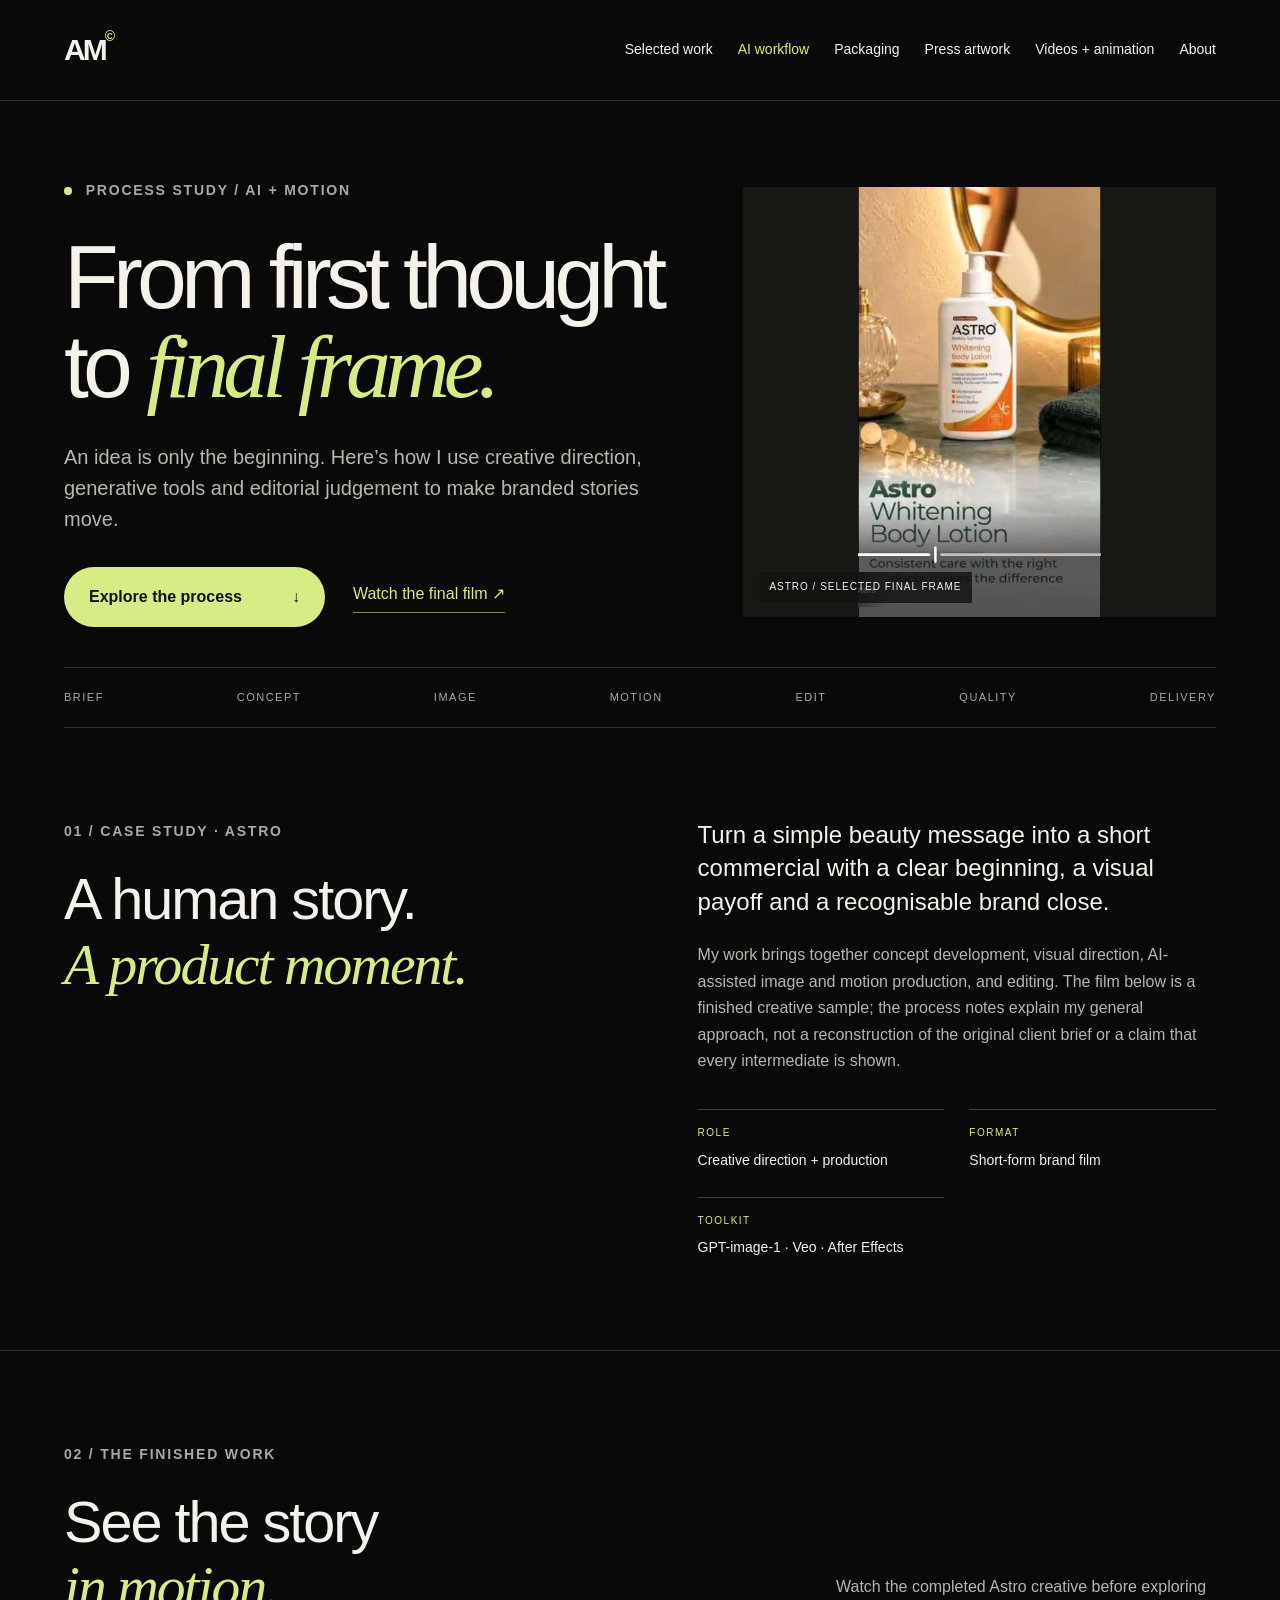
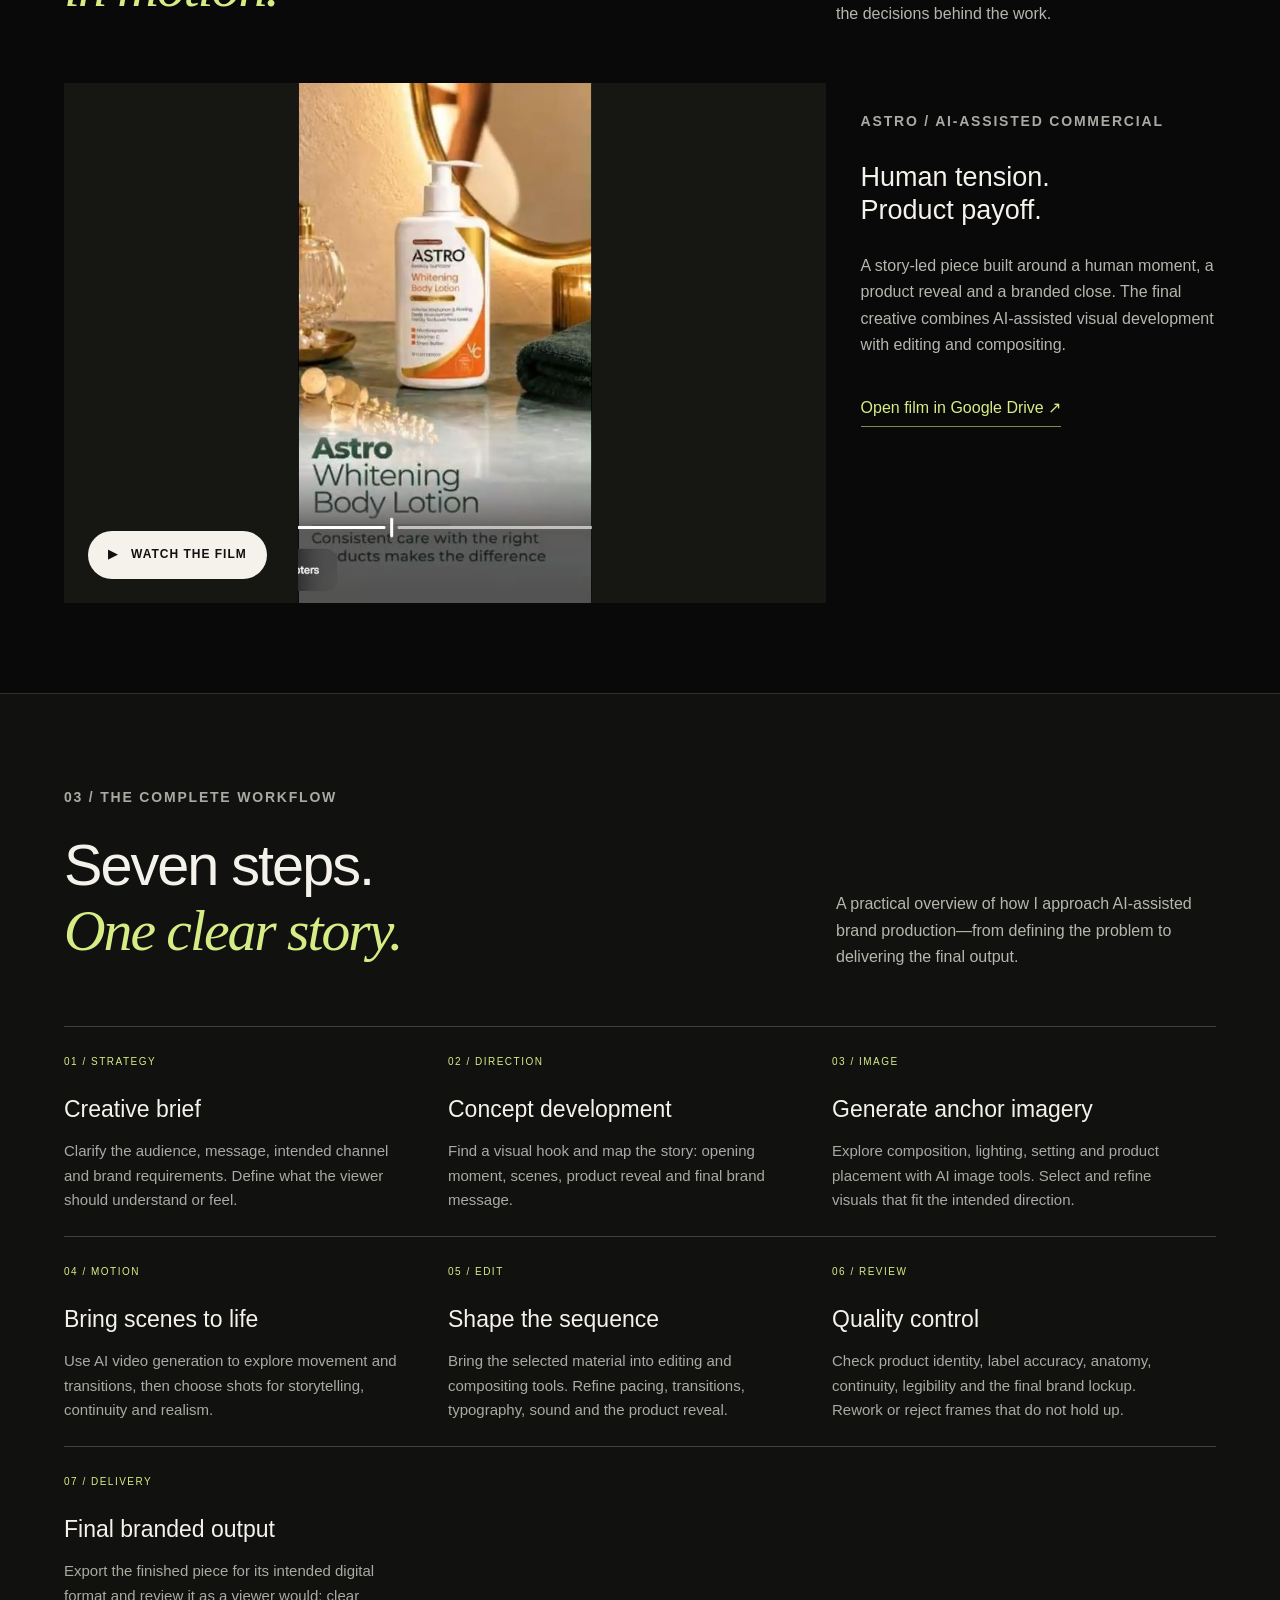
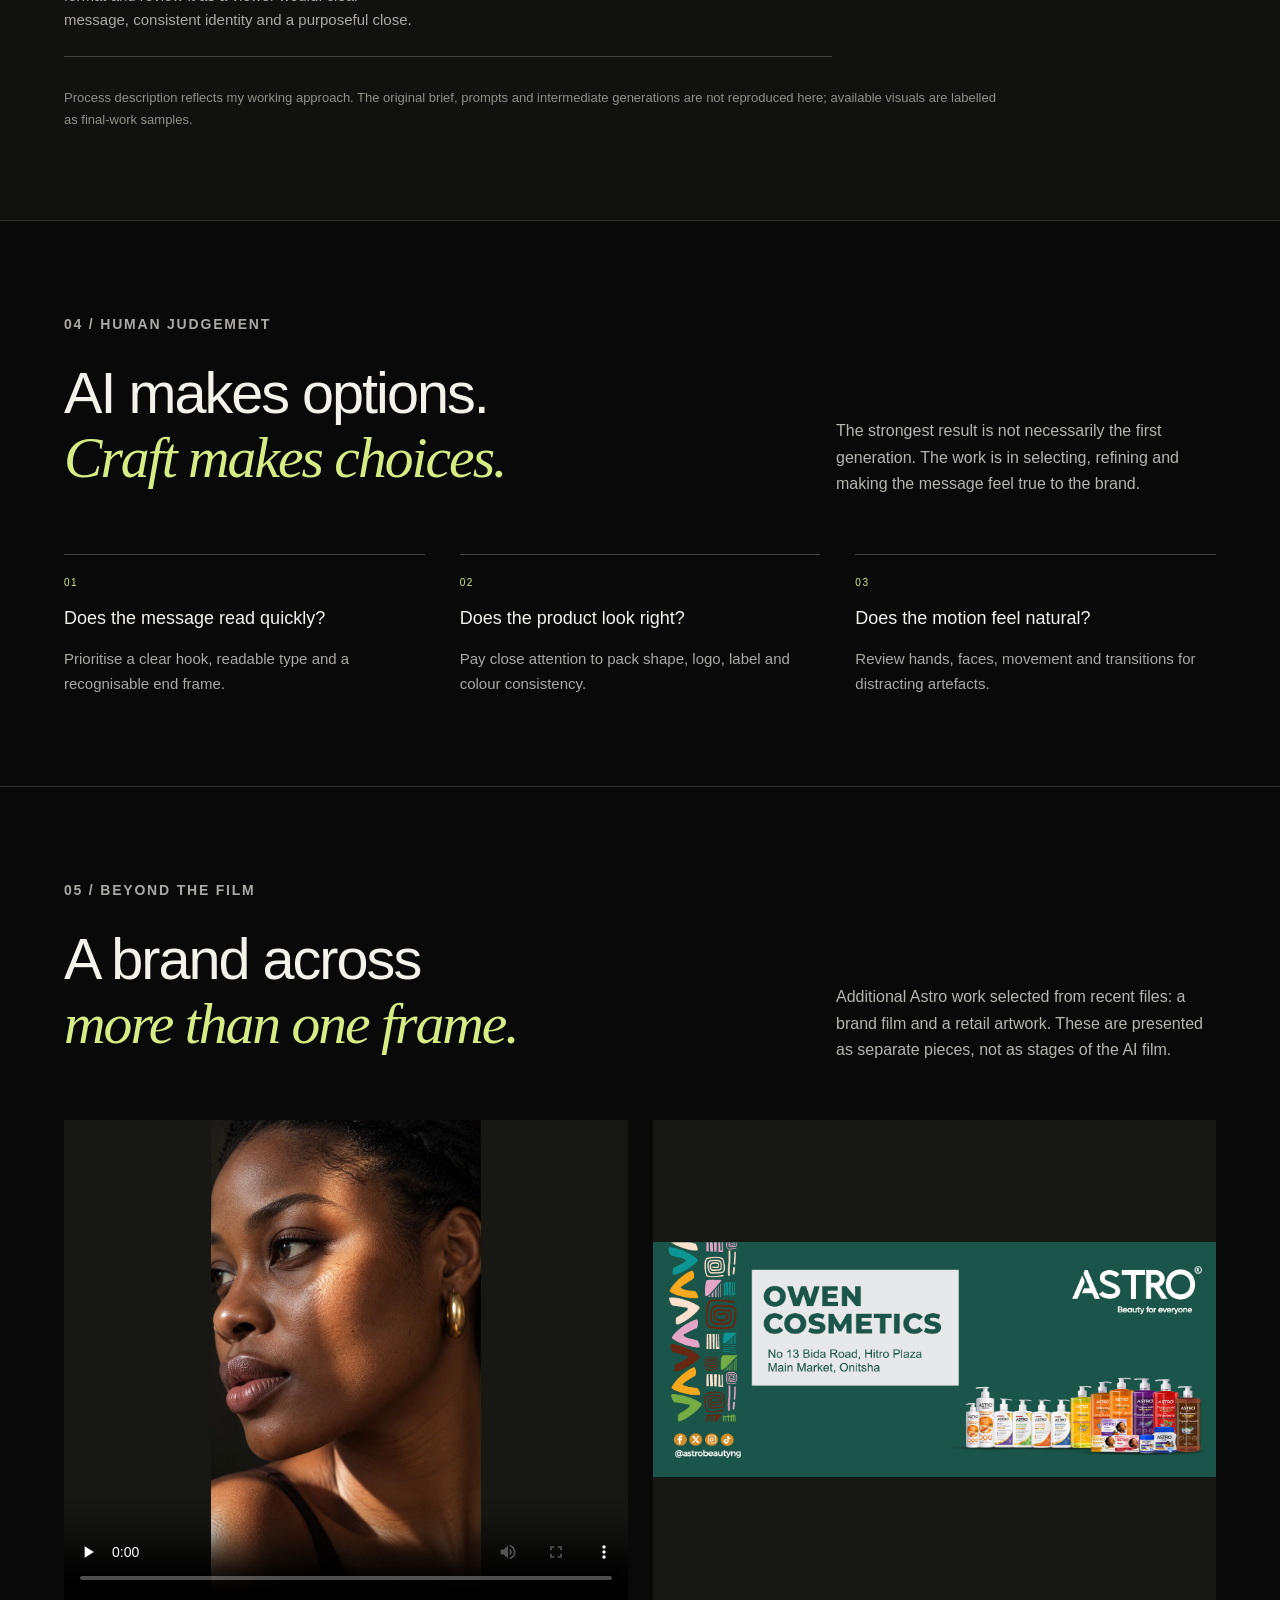
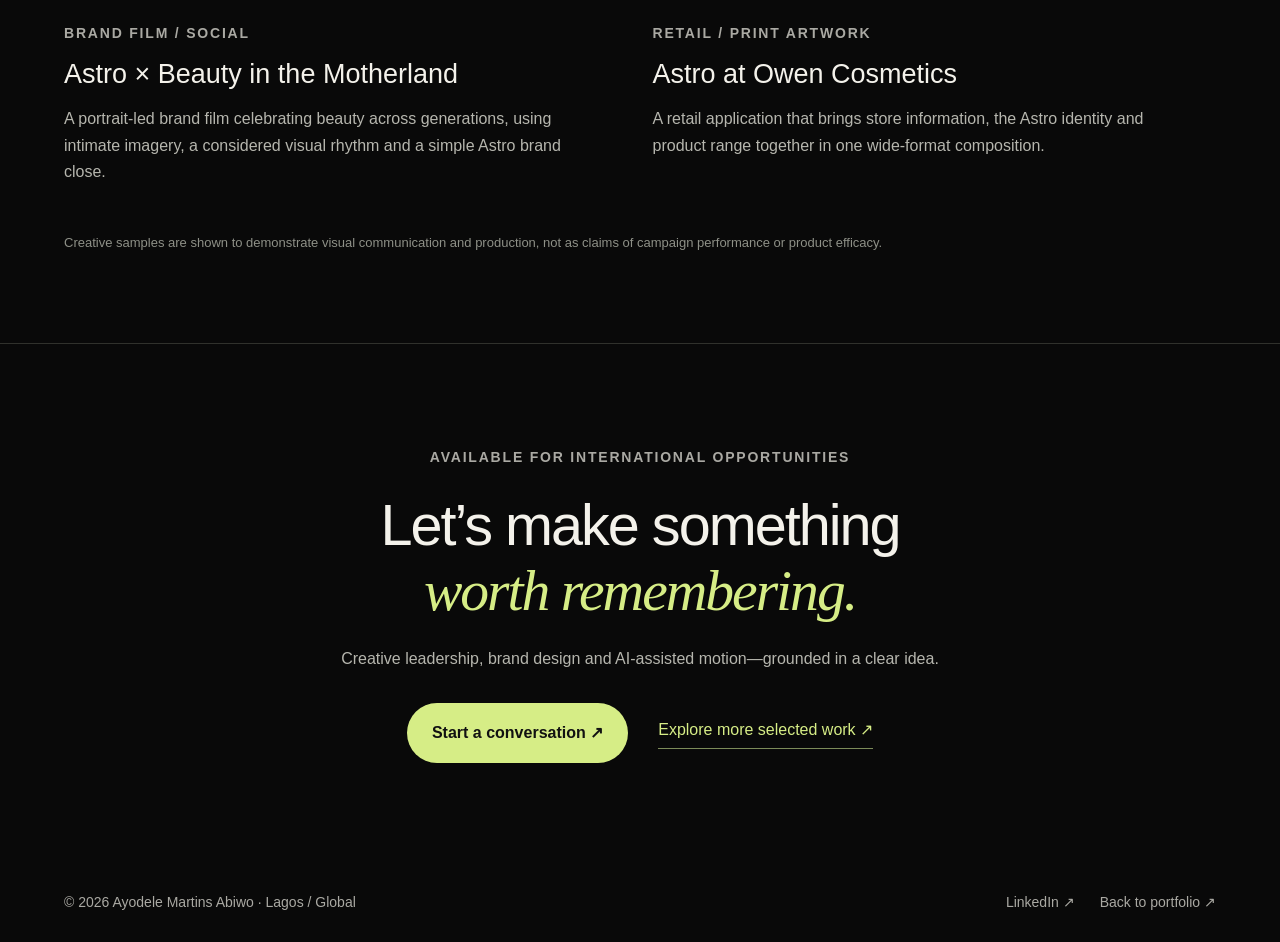
==== commit deb1da59: "Publish dedicated packaging portfolio" ====
--- a/ai-workflow.html
+++ b/ai-workflow.html
@@ -1,37 +1,37 @@
-<!doctype html>
-<html lang="en">
-<head>
-  <meta charset="utf-8">
-  <meta name="viewport" content="width=device-width,initial-scale=1">
-  <meta name="description" content="Explore Ayodele Martins Abiwo's AI-assisted creative process, from the brief to a finished branded film.">
-  <title>AI workflow — Ayodele Martins Abiwo</title>
-  <link rel="stylesheet" href="style.css">
-  <link rel="stylesheet" href="archive.css">
-  <link rel="stylesheet" href="workflow.css">
-</head>
-<body>
-<a class="skip" href="#case-study">Skip to case study</a>
-<header class="archive-header"><a class="wordmark" href="index.html">AM<span>©</span></a><nav aria-label="Portfolio sections"><a href="index.html#work">Selected work</a><a href="ai-workflow.html" aria-current="page">AI workflow</a><a href="press.html">Press artwork</a><a href="videos.html">Videos + animation</a><a href="index.html#about">About</a></nav></header>
-<main>
-<section class="workflow-hero">
-  <div class="workflow-hero-copy"><span class="eyebrow"><span class="dot"></span> PROCESS STUDY / AI + MOTION</span><h1>From first thought<br>to <em>final frame.</em></h1><p class="workflow-lede">An idea is only the beginning. Here’s how I use creative direction, generative tools and editorial judgement to make branded stories move.</p><div class="hero-actions"><a class="button" href="#case-study">Explore the process <span>↓</span></a><a class="workflow-link" href="#final-film">Watch the final film ↗</a></div></div>
-  <div class="hero-art"><img src="assets/astro.jpg" alt="A selected frame from an Astro beauty film"><span>ASTRO / SELECTED FINAL FRAME</span></div>
-  <div class="workflow-rail"><span>BRIEF</span><span>CONCEPT</span><span>IMAGE</span><span>MOTION</span><span>EDIT</span><span>QUALITY</span><span>DELIVERY</span></div>
-</section>
-<section id="case-study" class="workflow-section intro-grid"><div><span class="eyebrow">01 / CASE STUDY · ASTRO</span><h2>A human story.<br><em>A product moment.</em></h2></div><div><p class="intro-large">Turn a simple beauty message into a short commercial with a clear beginning, a visual payoff and a recognisable brand close.</p><p>My work brings together concept development, visual direction, AI-assisted image and motion production, and editing. The film below is a finished creative sample; the process notes explain my general approach, not a reconstruction of the original client brief or a claim that every intermediate is shown.</p><div class="case-facts"><div><span>ROLE</span><strong>Creative direction + production</strong></div><div><span>FORMAT</span><strong>Short-form brand film</strong></div><div><span>TOOLKIT</span><strong>GPT-image-1 · Veo · After Effects</strong></div></div></div></section>
-<section id="final-film" class="workflow-section film-section"><div class="section-heading"><div><span class="eyebrow">02 / THE FINISHED WORK</span><h2>See the story<br><em>in motion.</em></h2></div><p>Watch the completed Astro creative before exploring the decisions behind the work.</p></div><div class="film-layout"><button class="film-stage" data-drive-film="1NRFe5tT_Bl6bgZltBw0MpAMo8ZP6lJgT" type="button" aria-label="Play the Astro AI-assisted product advert"><img src="assets/astro.jpg" alt="Selected frame from the Astro product advert"><span class="film-badge">▶ &nbsp; WATCH THE FILM</span></button><div class="film-aside"><span class="eyebrow">ASTRO / AI-ASSISTED COMMERCIAL</span><h3>Human tension.<br>Product payoff.</h3><p>A story-led piece built around a human moment, a product reveal and a branded close. The final creative combines AI-assisted visual development with editing and compositing.</p><a class="workflow-link" href="https://drive.google.com/file/d/1NRFe5tT_Bl6bgZltBw0MpAMo8ZP6lJgT/view" target="_blank" rel="noopener">Open film in Google Drive ↗</a></div></div></section>
-<section class="workflow-section process-section"><div class="section-heading"><div><span class="eyebrow">03 / THE COMPLETE WORKFLOW</span><h2>Seven steps.<br><em>One clear story.</em></h2></div><p>A practical overview of how I approach AI-assisted brand production—from defining the problem to delivering the final output.</p></div><div class="process-grid">
-<article><span>01 / STRATEGY</span><h3>Creative brief</h3><p>Clarify the audience, message, intended channel and brand requirements. Define what the viewer should understand or feel.</p></article>
-<article><span>02 / DIRECTION</span><h3>Concept development</h3><p>Find a visual hook and map the story: opening moment, scenes, product reveal and final brand message.</p></article>
-<article><span>03 / IMAGE</span><h3>Generate anchor imagery</h3><p>Explore composition, lighting, setting and product placement with AI image tools. Select and refine visuals that fit the intended direction.</p></article>
-<article><span>04 / MOTION</span><h3>Bring scenes to life</h3><p>Use AI video generation to explore movement and transitions, then choose shots for storytelling, continuity and realism.</p></article>
-<article><span>05 / EDIT</span><h3>Shape the sequence</h3><p>Bring the selected material into editing and compositing tools. Refine pacing, transitions, typography, sound and the product reveal.</p></article>
-<article><span>06 / REVIEW</span><h3>Quality control</h3><p>Check product identity, label accuracy, anatomy, continuity, legibility and the final brand lockup. Rework or reject frames that do not hold up.</p></article>
-<article class="delivery-card"><span>07 / DELIVERY</span><h3>Final branded output</h3><p>Export the finished piece for its intended digital format and review it as a viewer would: clear message, consistent identity and a purposeful close.</p></article>
-</div><p class="evidence-note">Process description reflects my working approach. The original brief, prompts and intermediate generations are not reproduced here; available visuals are labelled as final-work samples.</p></section>
-<section class="workflow-section visual-check"><div class="section-heading"><div><span class="eyebrow">04 / HUMAN JUDGEMENT</span><h2>AI makes options.<br><em>Craft makes choices.</em></h2></div><p>The strongest result is not necessarily the first generation. The work is in selecting, refining and making the message feel true to the brand.</p></div><div class="checklist"><div><span>01</span><strong>Does the message read quickly?</strong><p>Prioritise a clear hook, readable type and a recognisable end frame.</p></div><div><span>02</span><strong>Does the product look right?</strong><p>Pay close attention to pack shape, logo, label and colour consistency.</p></div><div><span>03</span><strong>Does the motion feel natural?</strong><p>Review hands, faces, movement and transitions for distracting artefacts.</p></div></div></section>
-<section class="workflow-section extra-work"><div class="section-heading"><div><span class="eyebrow">05 / BEYOND THE FILM</span><h2>A brand across<br><em>more than one frame.</em></h2></div><p>Additional Astro work selected from recent files: a brand film and a retail artwork. These are presented as separate pieces, not as stages of the AI film.</p></div><div class="extra-grid"><article><div class="extra-video"><video controls playsinline preload="none" poster="assets/workflow/astro-motherland-poster.jpg"><source src="assets/workflow/astro-beauty-motherland.mp4" type="video/mp4">Your browser does not support embedded video.</video></div><span class="eyebrow">BRAND FILM / SOCIAL</span><h3>Astro × Beauty in the Motherland</h3><p>A portrait-led brand film celebrating beauty across generations, using intimate imagery, a considered visual rhythm and a simple Astro brand close.</p></article><article><div class="retail-art"><img loading="lazy" src="assets/workflow/astro-retail.png" alt="Complete Astro retail artwork for Owen Cosmetics, showing storefront details and product range"></div><span class="eyebrow">RETAIL / PRINT ARTWORK</span><h3>Astro at Owen Cosmetics</h3><p>A retail application that brings store information, the Astro identity and product range together in one wide-format composition.</p></article></div><p class="evidence-note">Creative samples are shown to demonstrate visual communication and production, not as claims of campaign performance or product efficacy.</p></section>
-<section class="workflow-cta"><span class="eyebrow">AVAILABLE FOR INTERNATIONAL OPPORTUNITIES</span><h2>Let’s make something<br><em>worth remembering.</em></h2><p>Creative leadership, brand design and AI-assisted motion—grounded in a clear idea.</p><div><a class="button" href="mailto:ayodelemartinsabiwo@gmail.com?subject=Creative%20opportunity">Start a conversation ↗</a><a class="workflow-link" href="index.html#work">Explore more selected work ↗</a></div></section>
-</main><footer><span>© 2026 Ayodele Martins Abiwo · Lagos / Global</span><div><a href="https://www.linkedin.com/in/ayodele-martins-abiwo-a96a787a" target="_blank" rel="noopener">LinkedIn ↗</a><a href="index.html">Back to portfolio ↗</a></div></footer>
-<dialog id="workflow-dialog" aria-labelledby="workflow-dialog-title"><div class="modal-head"><h2 id="workflow-dialog-title">Astro — AI-assisted commercial</h2><button type="button" aria-label="Close film">✕</button></div><div id="workflow-player"></div><a class="workflow-link" href="https://drive.google.com/file/d/1NRFe5tT_Bl6bgZltBw0MpAMo8ZP6lJgT/view" target="_blank" rel="noopener">Open in Google Drive ↗</a></dialog><script src="workflow.js"></script>
-</body></html>
+<!doctype html>
+<html lang="en">
+<head>
+  <meta charset="utf-8">
+  <meta name="viewport" content="width=device-width,initial-scale=1">
+  <meta name="description" content="Explore Ayodele Martins Abiwo's AI-assisted creative process, from the brief to a finished branded film.">
+  <title>AI workflow — Ayodele Martins Abiwo</title>
+  <link rel="stylesheet" href="style.css">
+  <link rel="stylesheet" href="archive.css">
+  <link rel="stylesheet" href="workflow.css">
+</head>
+<body>
+<a class="skip" href="#case-study">Skip to case study</a>
+<header class="archive-header"><a class="wordmark" href="index.html">AM<span>©</span></a><nav aria-label="Portfolio sections"><a href="index.html#work">Selected work</a><a href="ai-workflow.html" aria-current="page">AI workflow</a><a href="packaging.html">Packaging</a><a href="press.html">Press artwork</a><a href="videos.html">Videos + animation</a><a href="index.html#about">About</a></nav></header>
+<main>
+<section class="workflow-hero">
+  <div class="workflow-hero-copy"><span class="eyebrow"><span class="dot"></span> PROCESS STUDY / AI + MOTION</span><h1>From first thought<br>to <em>final frame.</em></h1><p class="workflow-lede">An idea is only the beginning. Here’s how I use creative direction, generative tools and editorial judgement to make branded stories move.</p><div class="hero-actions"><a class="button" href="#case-study">Explore the process <span>↓</span></a><a class="workflow-link" href="#final-film">Watch the final film ↗</a></div></div>
+  <div class="hero-art"><img src="assets/astro.jpg" alt="A selected frame from an Astro beauty film"><span>ASTRO / SELECTED FINAL FRAME</span></div>
+  <div class="workflow-rail"><span>BRIEF</span><span>CONCEPT</span><span>IMAGE</span><span>MOTION</span><span>EDIT</span><span>QUALITY</span><span>DELIVERY</span></div>
+</section>
+<section id="case-study" class="workflow-section intro-grid"><div><span class="eyebrow">01 / CASE STUDY · ASTRO</span><h2>A human story.<br><em>A product moment.</em></h2></div><div><p class="intro-large">Turn a simple beauty message into a short commercial with a clear beginning, a visual payoff and a recognisable brand close.</p><p>My work brings together concept development, visual direction, AI-assisted image and motion production, and editing. The film below is a finished creative sample; the process notes explain my general approach, not a reconstruction of the original client brief or a claim that every intermediate is shown.</p><div class="case-facts"><div><span>ROLE</span><strong>Creative direction + production</strong></div><div><span>FORMAT</span><strong>Short-form brand film</strong></div><div><span>TOOLKIT</span><strong>GPT-image-1 · Veo · After Effects</strong></div></div></div></section>
+<section id="final-film" class="workflow-section film-section"><div class="section-heading"><div><span class="eyebrow">02 / THE FINISHED WORK</span><h2>See the story<br><em>in motion.</em></h2></div><p>Watch the completed Astro creative before exploring the decisions behind the work.</p></div><div class="film-layout"><button class="film-stage" data-drive-film="1NRFe5tT_Bl6bgZltBw0MpAMo8ZP6lJgT" type="button" aria-label="Play the Astro AI-assisted product advert"><img src="assets/astro.jpg" alt="Selected frame from the Astro product advert"><span class="film-badge">▶ &nbsp; WATCH THE FILM</span></button><div class="film-aside"><span class="eyebrow">ASTRO / AI-ASSISTED COMMERCIAL</span><h3>Human tension.<br>Product payoff.</h3><p>A story-led piece built around a human moment, a product reveal and a branded close. The final creative combines AI-assisted visual development with editing and compositing.</p><a class="workflow-link" href="https://drive.google.com/file/d/1NRFe5tT_Bl6bgZltBw0MpAMo8ZP6lJgT/view" target="_blank" rel="noopener">Open film in Google Drive ↗</a></div></div></section>
+<section class="workflow-section process-section"><div class="section-heading"><div><span class="eyebrow">03 / THE COMPLETE WORKFLOW</span><h2>Seven steps.<br><em>One clear story.</em></h2></div><p>A practical overview of how I approach AI-assisted brand production—from defining the problem to delivering the final output.</p></div><div class="process-grid">
+<article><span>01 / STRATEGY</span><h3>Creative brief</h3><p>Clarify the audience, message, intended channel and brand requirements. Define what the viewer should understand or feel.</p></article>
+<article><span>02 / DIRECTION</span><h3>Concept development</h3><p>Find a visual hook and map the story: opening moment, scenes, product reveal and final brand message.</p></article>
+<article><span>03 / IMAGE</span><h3>Generate anchor imagery</h3><p>Explore composition, lighting, setting and product placement with AI image tools. Select and refine visuals that fit the intended direction.</p></article>
+<article><span>04 / MOTION</span><h3>Bring scenes to life</h3><p>Use AI video generation to explore movement and transitions, then choose shots for storytelling, continuity and realism.</p></article>
+<article><span>05 / EDIT</span><h3>Shape the sequence</h3><p>Bring the selected material into editing and compositing tools. Refine pacing, transitions, typography, sound and the product reveal.</p></article>
+<article><span>06 / REVIEW</span><h3>Quality control</h3><p>Check product identity, label accuracy, anatomy, continuity, legibility and the final brand lockup. Rework or reject frames that do not hold up.</p></article>
+<article class="delivery-card"><span>07 / DELIVERY</span><h3>Final branded output</h3><p>Export the finished piece for its intended digital format and review it as a viewer would: clear message, consistent identity and a purposeful close.</p></article>
+</div><p class="evidence-note">Process description reflects my working approach. The original brief, prompts and intermediate generations are not reproduced here; available visuals are labelled as final-work samples.</p></section>
+<section class="workflow-section visual-check"><div class="section-heading"><div><span class="eyebrow">04 / HUMAN JUDGEMENT</span><h2>AI makes options.<br><em>Craft makes choices.</em></h2></div><p>The strongest result is not necessarily the first generation. The work is in selecting, refining and making the message feel true to the brand.</p></div><div class="checklist"><div><span>01</span><strong>Does the message read quickly?</strong><p>Prioritise a clear hook, readable type and a recognisable end frame.</p></div><div><span>02</span><strong>Does the product look right?</strong><p>Pay close attention to pack shape, logo, label and colour consistency.</p></div><div><span>03</span><strong>Does the motion feel natural?</strong><p>Review hands, faces, movement and transitions for distracting artefacts.</p></div></div></section>
+<section class="workflow-section extra-work"><div class="section-heading"><div><span class="eyebrow">05 / BEYOND THE FILM</span><h2>A brand across<br><em>more than one frame.</em></h2></div><p>Additional Astro work selected from recent files: a brand film and a retail artwork. These are presented as separate pieces, not as stages of the AI film.</p></div><div class="extra-grid"><article><div class="extra-video"><video controls playsinline preload="none" poster="assets/workflow/astro-motherland-poster.jpg"><source src="assets/workflow/astro-beauty-motherland.mp4" type="video/mp4">Your browser does not support embedded video.</video></div><span class="eyebrow">BRAND FILM / SOCIAL</span><h3>Astro × Beauty in the Motherland</h3><p>A portrait-led brand film celebrating beauty across generations, using intimate imagery, a considered visual rhythm and a simple Astro brand close.</p></article><article><div class="retail-art"><img loading="lazy" src="assets/workflow/astro-retail.png" alt="Complete Astro retail artwork for Owen Cosmetics, showing storefront details and product range"></div><span class="eyebrow">RETAIL / PRINT ARTWORK</span><h3>Astro at Owen Cosmetics</h3><p>A retail application that brings store information, the Astro identity and product range together in one wide-format composition.</p></article></div><p class="evidence-note">Creative samples are shown to demonstrate visual communication and production, not as claims of campaign performance or product efficacy.</p></section>
+<section class="workflow-cta"><span class="eyebrow">AVAILABLE FOR INTERNATIONAL OPPORTUNITIES</span><h2>Let’s make something<br><em>worth remembering.</em></h2><p>Creative leadership, brand design and AI-assisted motion—grounded in a clear idea.</p><div><a class="button" href="mailto:ayodelemartinsabiwo@gmail.com?subject=Creative%20opportunity">Start a conversation ↗</a><a class="workflow-link" href="index.html#work">Explore more selected work ↗</a></div></section>
+</main><footer><span>© 2026 Ayodele Martins Abiwo · Lagos / Global</span><div><a href="https://www.linkedin.com/in/ayodele-martins-abiwo-a96a787a" target="_blank" rel="noopener">LinkedIn ↗</a><a href="index.html">Back to portfolio ↗</a></div></footer>
+<dialog id="workflow-dialog" aria-labelledby="workflow-dialog-title"><div class="modal-head"><h2 id="workflow-dialog-title">Astro — AI-assisted commercial</h2><button type="button" aria-label="Close film">✕</button></div><div id="workflow-player"></div><a class="workflow-link" href="https://drive.google.com/file/d/1NRFe5tT_Bl6bgZltBw0MpAMo8ZP6lJgT/view" target="_blank" rel="noopener">Open in Google Drive ↗</a></dialog><script src="workflow.js"></script>
+</body></html>
